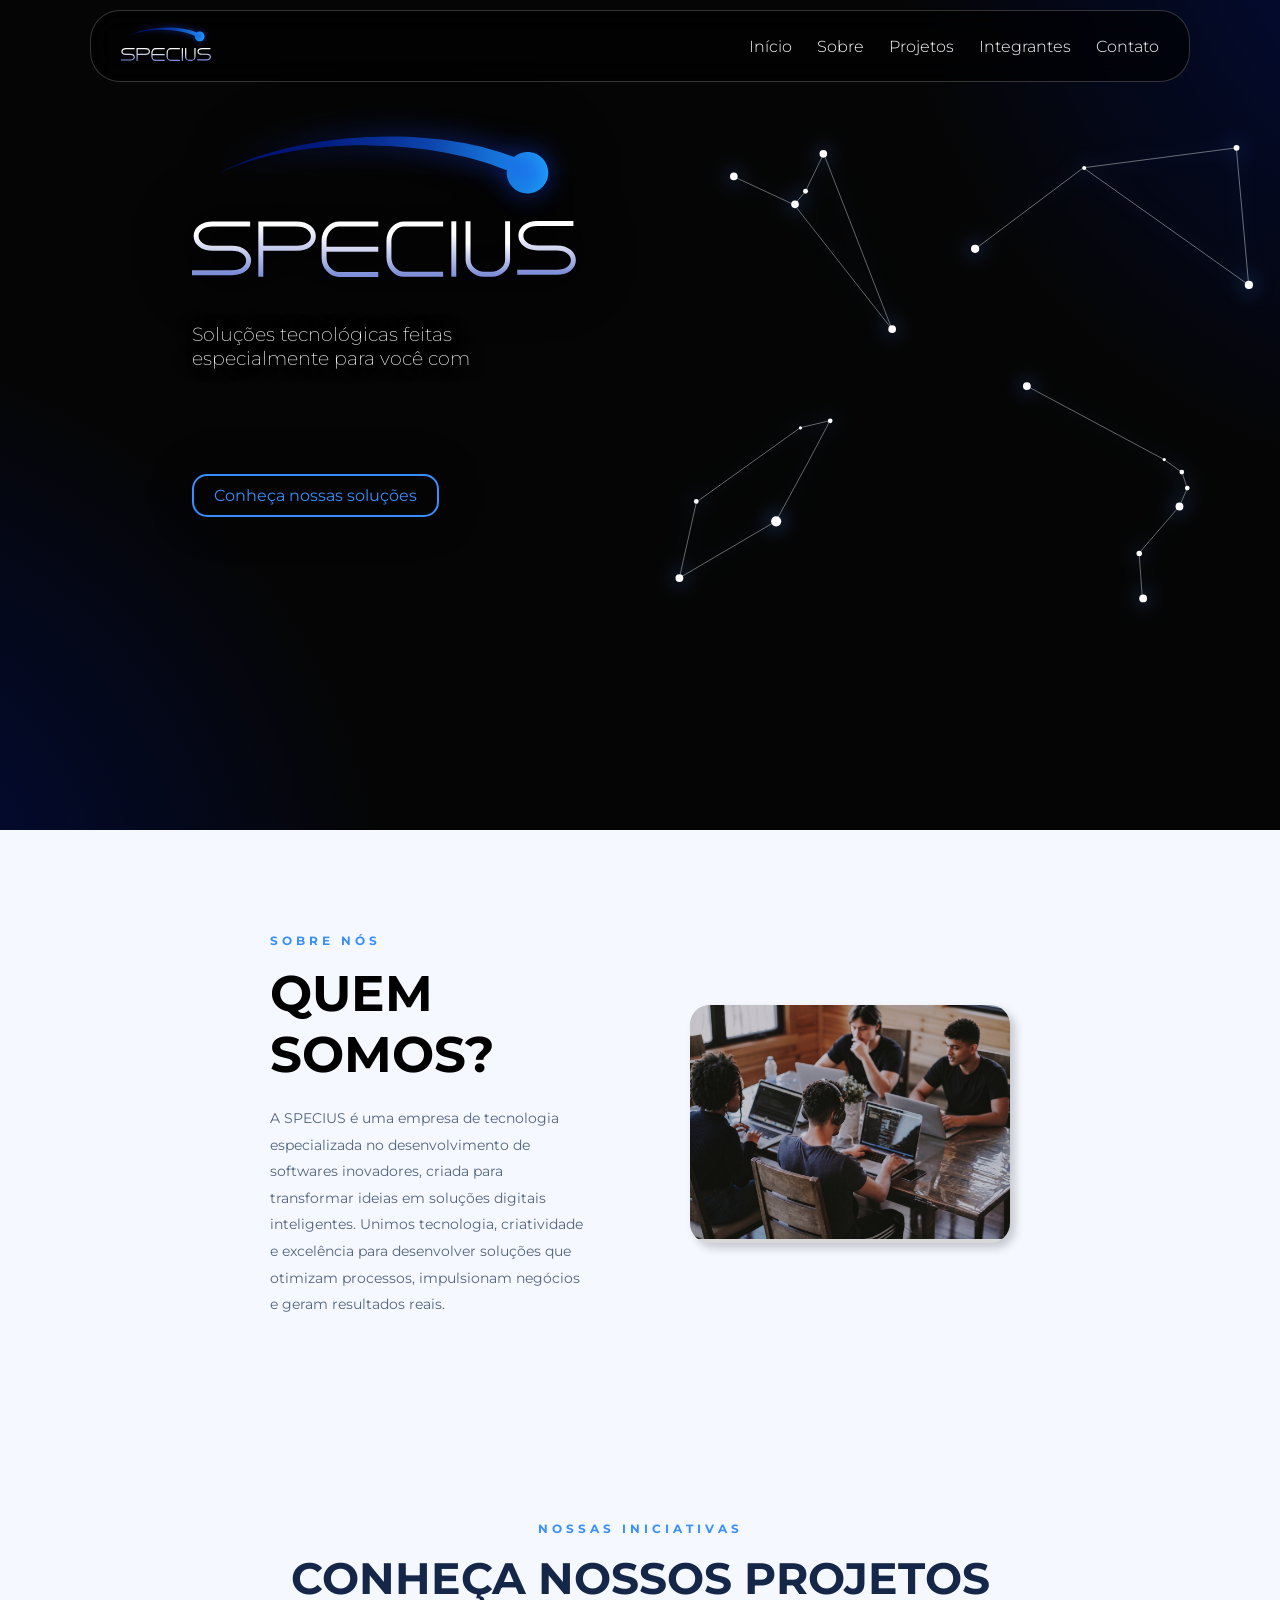
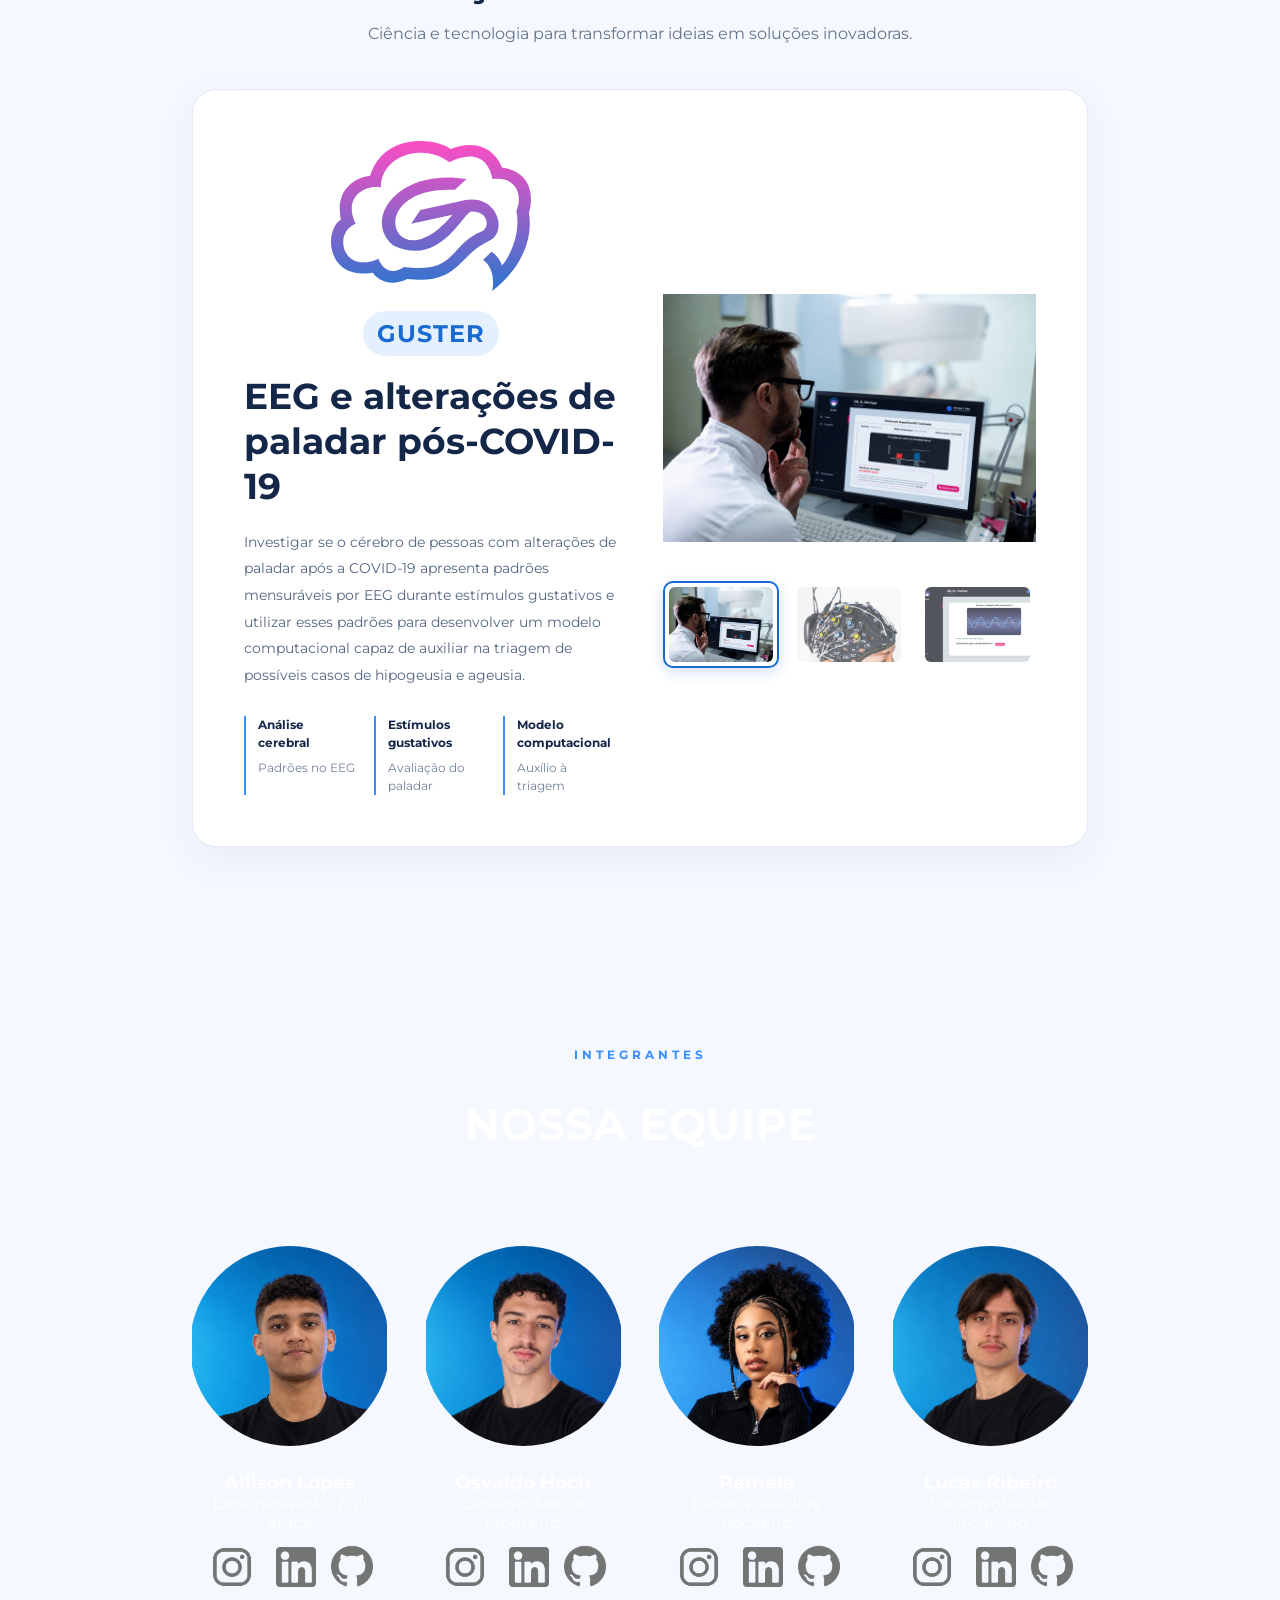
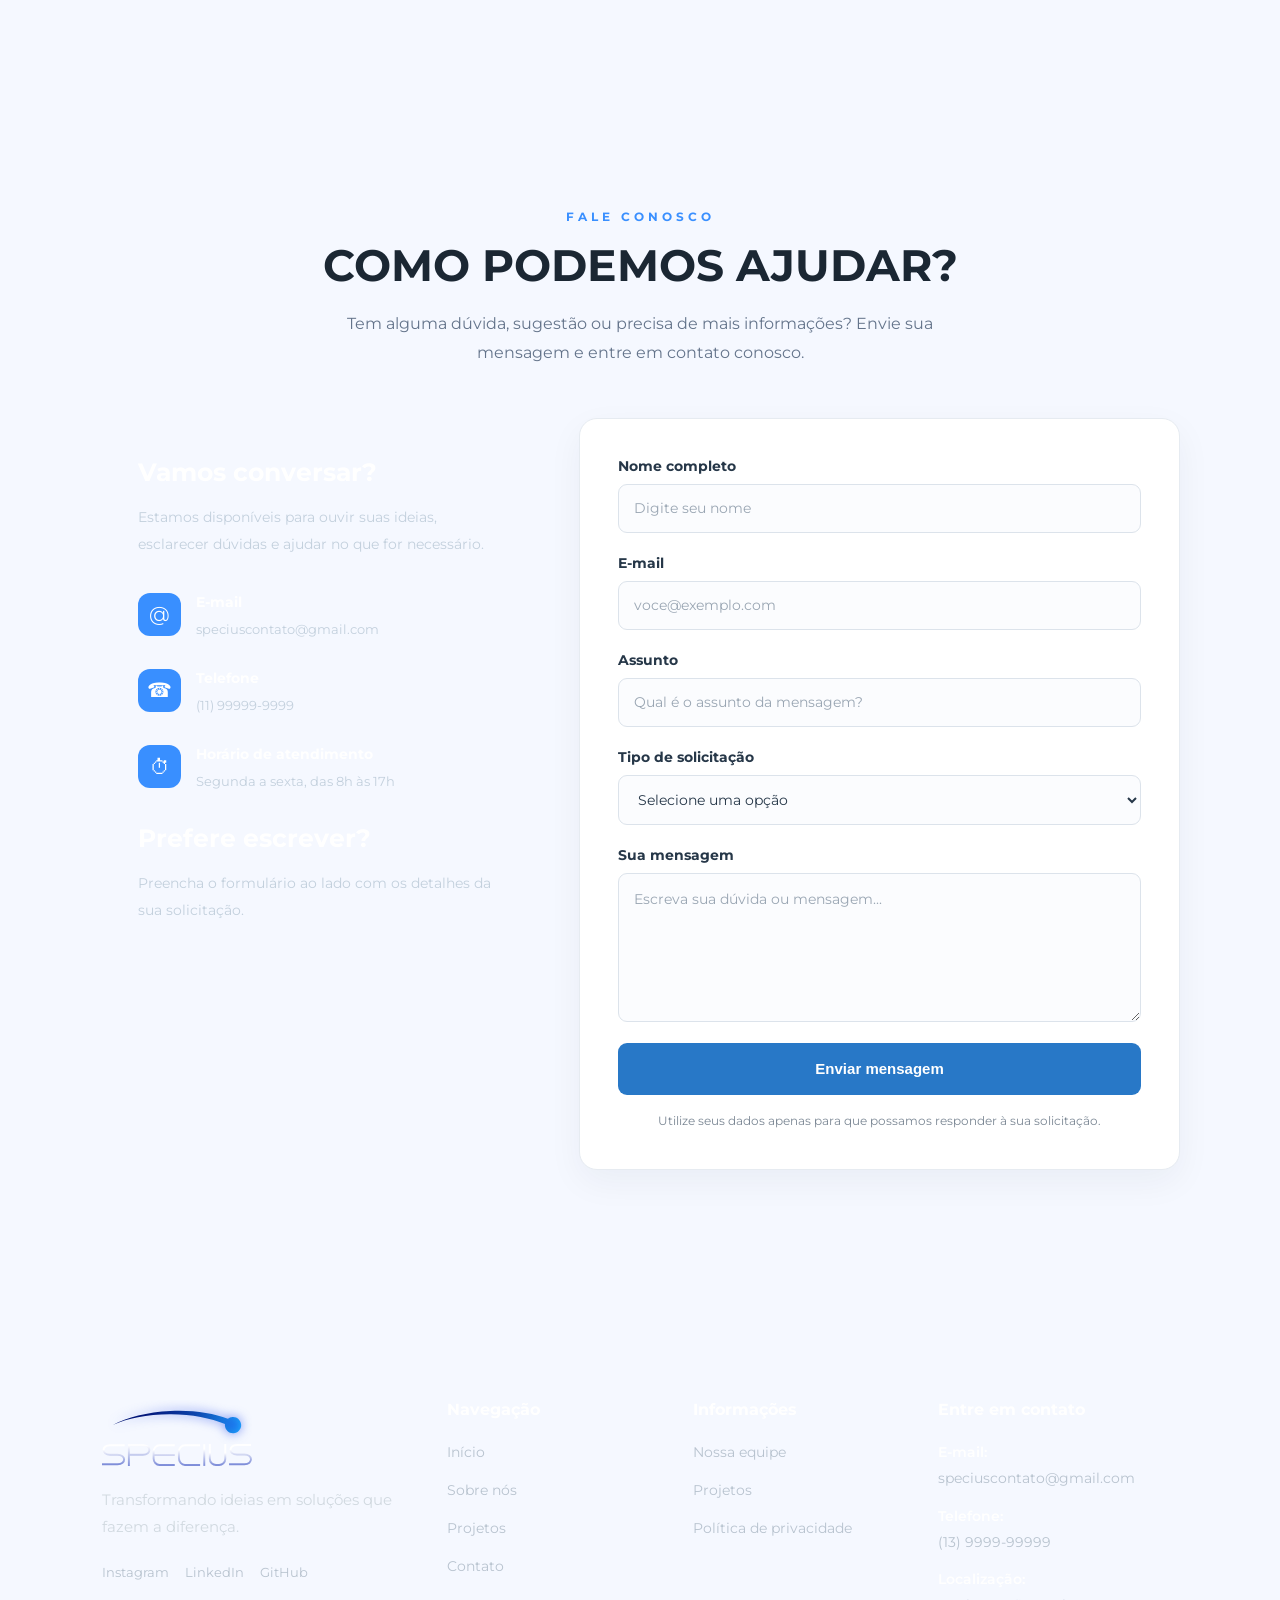
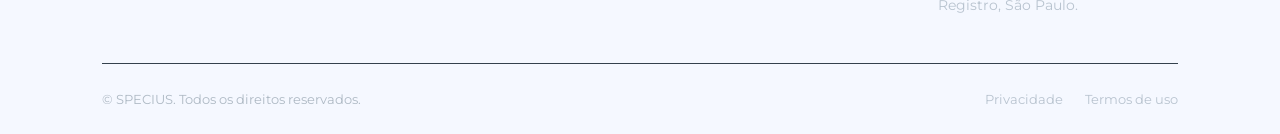
==== main/index.html @ 1b1f3efa "alterações no caminho das imgs; ajustes no backround" ====
<!doctype html>
<html lang="pt-BR">

<head>
  <meta charset="UTF-8" />
  <meta name="viewport" content="width=device-width, initial-scale=1.0" />
  <title>SPECIUS</title>
  <link rel="stylesheet" href="./style.css" />
  <!-- FONTE -->
  <link rel="preconnect" href="https://fonts.googleapis.com" />
  <link rel="preconnect" href="https://fonts.gstatic.com" crossorigin />
  <link
    href="https://fonts.googleapis.com/css2?family=Google+Sans:ital,opsz,wght@0,17..18,400..700;1,17..18,400..700&family=Montserrat:ital,wght@0,100..900;1,100..900&display=swap"
    rel="stylesheet" />
  <link href="https://unpkg.com/aos@2.3.1/dist/aos.css" rel="stylesheet" />
  <link rel="shortcut icon" href="imgs\logo\logo.ico" type="image/x-icon">
</head>

<body class="montserrat">
  <header class="container">
    <div class="header">
      <a href="#inicio" class="header-link-logo" aria-label="Página inicial">
        <div class="header-logo">
          <img src="./imgs/logo/Group 6.svg" alt="" class="logo-SPECIUS" />
          <img src="./imgs/logo/SPECIUS.svg" alt="SPECIUS" class="logo-SPECIUS" />
        </div>
      </a>
      <button class="menu-toggle" id="menu-toggle" aria-label="Abrir menu" aria-expanded="false" aria-controls="navbar">
        <span></span>
        <span></span>
        <span></span>
      </button>
      <nav class="navbar" id="navbar">
        <ul>
          <li><a href="#inicio">Início</a></li>
          <li><a href="#sobre">Sobre</a></li>
          <li><a href="#projetos">Projetos</a></li>
          <li><a href="#integrantes">Integrantes</a></li>
          <li><a href="#contato">Contato</a></li>
        </ul>
      </nav>
    </div>
  </header>

  <main>
    <section class="hero-section" id="inicio">
      <div class="hero-container">
        <div class="efx" style="top: -800px; right: -800px"></div>
        <div class="efx" style="bottom: -800px; left: -800px"></div>
        <div class="constelacoes">
          <div class="estrela antlia">
            <img src="imgs/estrelas-hero/Antlia.svg" alt="Antlia" />
          </div>
          <div class="estrela horologium">
            <img src="imgs/estrelas-hero/Horologium.svg" width="300px" alt="Horologium" />
          </div>
          <div class="estrela octans">
            <img src="imgs/estrelas-hero/Octans.svg" width="200px" alt="Octans" />
          </div>
          <div class="estrela telescopium">
            <img src="imgs/estrelas-hero/Telescopium.svg" width="300px" alt="Telescopium" />
          </div>
        </div>
        <div class="container ascend">
          <div class="hero-content">
            <div class="hero-logo">
              <div class="arco-div">
                <img src="./imgs/logo/Group 6.svg" alt="" class="arco-img" />
              </div>
              <img src="./imgs/logo/SPECIUS.svg" alt="" />
            </div>
            <div class="hero-content-text montserrat">
              <h1>
                Soluções tecnológicas feitas <br />especialmente para você com
              </h1>
              <div class="animation-container">
                <div class="hero-animation">
                  <span>Confiabilidade</span>
                  <span>Segurança</span>
                  <span>Performance</span>
                  <span>Inovação</span>
                </div>
              </div>
            </div>
            <a href="#projetos" class="btn-hero animate-button" style="
                  filter: drop-shadow(0 0 20px rgb(0, 0, 0, 1));
                  z-index: 100;
                ">Conheça nossas soluções</a>
          </div>
        </div>
      </div>
    </section>

    <!-- SEÇÃO SOBRE -->
    <section class="sobre-section montserrat" id="sobre">
      <div class="container">
        <div class="sobre-content reveal">
          <div class="sobre-content-text reveal">
            <div class="reveal">
              <span class="projetos-etiqueta">SOBRE NÓS</span>
              <h2 class="reveal">QUEM SOMOS?</h2>
            </div>
            <p id="projeto-descricao" class="reveal">
              A SPECIUS é uma empresa de tecnologia especializada no
              desenvolvimento de softwares inovadores, criada para transformar
              ideias em soluções digitais inteligentes. Unimos tecnologia,
              criatividade e excelência para desenvolver soluções que otimizam
              processos, impulsionam negócios e geram resultados reais.
            </p>
          </div>
          <div class="sobre-content-img reveal">
            <div class="sobre-img-container">
              <img src="./imgs/Integrantes/EquipeSpecius.jpeg" alt="" />
            </div>
          </div>
        </div>
      </div>
    </section>

    <!-- SEÇÃO DE PROJETOS -->
    <section class="projetos-section" id="projetos">
      <div class="container">
        <div class="projetos-cabecalho reveal">
          <span class="projetos-etiqueta">NOSSAS INICIATIVAS</span>
          <h2>CONHEÇA NOSSOS PROJETOS</h2>
          <p class="reveal">
            Ciência e tecnologia para transformar ideias em soluções
            inovadoras.
          </p>
        </div>
        <div class="projeto-detalhes reveal" aria-live="polite">
          <div class="projeto-texto reveal">
            <div class="projeto-logo-texto reveal">
              <div class="projeto-logo-nome reveal">
                <img src="imgs\logo\LogoGuster.svg" width="200px" height="150px" id="icone" alt="" />
                <span id="projeto-numero">GUSTER</span>
              </div>
              <h3 id="projeto-titulo" class="reveal">
                EEG e alterações de paladar pós-COVID-19
              </h3>
              <p id="projeto-descricao" class="reveal">
                Investigar se o cérebro de pessoas com alterações de paladar
                após a COVID-19 apresenta padrões mensuráveis por EEG durante
                estímulos gustativos e utilizar esses padrões para desenvolver
                um modelo computacional capaz de auxiliar na triagem de
                possíveis casos de hipogeusia e ageusia.
              </p>
            </div>
            <div id="projeto-topicos">
              <div>
                <strong>Análise cerebral</strong>
                <span>Padrões no EEG</span>
              </div>
              <div>
                <strong>Estímulos gustativos</strong>
                <span>Avaliação do paladar</span>
              </div>
              <div>
                <strong>Modelo computacional</strong>
                <span>Auxílio à triagem</span>
              </div>
            </div>
          </div>

          <!-- ESPAÇO RESERVADO PARA AS IMAGENS -->
          <div class="projeto-galeria">
            <div class="projeto-imagem-principal" id="principal">
              <img width="100%" alt="" id="projeto-imagem-atual" src="imgs/Dashboard.png"
                alt="Imagem principal do projeto" />
            </div>
            <div class="projeto-miniaturas">
              <div class="miniatura-projeto ativa">
                <img src="imgs/Dashboard.png" alt="" />
              </div>
              <div class="miniatura-projeto">
                <img src="imgs/BCI.webp" alt="" />
              </div>
              <div class="miniatura-projeto">
                <img src="imgs/Consulta-com-BCI.png" alt="" />
              </div>
            </div>
          </div>
        </div>
      </div>
    </section>
    <section class="integrantes-section" id="integrantes">
      <div class="container">
        <div class="integrantes-container reveal">
          <span class="projetos-etiqueta">INTEGRANTES</span>
          <h2>NOSSA EQUIPE</h2>
          <div class="integrantes-cards">
            <div class="integrante-card">
              <div class="integrante-img">
                <img src="./imgs/Integrantes/Allison.jpeg" alt="" style="translate: 0px -10px" />
              </div>
              <div class="integrante-info">
                <h3>Allison Lopes</h3>
                <p>Desenvolvedor Full Stack</p>
              </div>
              <div class="integrantes-contato reveal">
                <a href="https://www.instagram.com/allison.lopes.733/" target="_blank"
                  class="integrantes-contato-ico"><img src="imgs/icons/instagram.png" width="50px"
                    alt="Link para instagram" /></a>
                <a href="https://www.linkedin.com/in/allison-lopes-da-silva-bosco-b1b82b269/?isSelfProfile=false"
                  target="_blank" class="integrantes-contato-ico"><img src="imgs/icons/linkedin.png" width="40px"
                    style="margin-top: 5px; margin-left: 4px" alt="Link do Linkedin" /></a>
                <a href="https://github.com/lopes7890" target="_blank" class="integrantes-contato-ico"><img
                    src="imgs/icons/github.png" width="42px" style="margin-top: 3px" alt="Link do Github" /></a>
              </div>
            </div>
            <div class="integrante-card">
              <div class="integrante-img">
                <img src="./imgs/Integrantes/Osvaldo.jpeg" alt="" />
              </div>
              <div class="integrante-info">
                <h3>Osvaldo Hoch</h3>
                <p>Desenvolvedor Frontend</p>
              </div>
              <div class="integrantes-contato reveal">
                <a href="https://www.instagram.com/osvaldohoch/" target="_blank" class="integrantes-contato-ico"><img
                    src="imgs/icons/instagram.png" width="50px" alt="" /></a>
                <a href="https://www.linkedin.com/in/osvaldo-hoch/" target="_blank" class="integrantes-contato-ico"><img
                    src="imgs/icons/linkedin.png" width="40px" style="margin-top: 5px; margin-left: 4px"
                    alt="Link do linkedin" /></a>
                <a href="https://github.com/OsvaldoHoch" target="_blank" class="integrantes-contato-ico"><img
                    src="imgs/icons/github.png" width="42px" style="margin-top: 3px" alt="Link do Github" /></a>
              </div>
            </div>
            <div class="integrante-card">
              <div class="integrante-img">
                <img src="./imgs/Integrantes/Pamela.png" alt="" />
              </div>
              <div class="integrante-info">
                <h3>Pamela</h3>
                <p>Desenvolvedora Backend</p>
              </div>
              <div class="integrantes-contato reveal">
                <a href="https://www.instagram.com/st4r_pamell/" target="_blank" class="integrantes-contato-ico"><img
                    src="imgs/icons/instagram.png" width="50px" alt="" /></a>
                <a href="https://www.linkedin.com/in/pamela-candido-4a87b4321/" target="_blank"
                  class="integrantes-contato-ico"><img src="imgs/icons/linkedin.png" width="40px"
                    style="margin-top: 5px; margin-left: 4px" alt="Link do Linkedin" /></a>
                <a href="https://github.com/Pamela-PC" target="_blank" class="integrantes-contato-ico"><img
                    src="imgs/icons/github.png" width="42px" style="margin-top: 3px" alt="Link do Github" /></a>
              </div>
            </div>
            <div class="integrante-card">
              <div class="integrante-img">
                <img src="./imgs/Integrantes/Lucas.jpeg" alt="" />
              </div>
              <div class="integrante-info">
                <h3>Lucas Ribeiro</h3>
                <p>Desenvolvedor Frontend</p>
              </div>
              <div class="integrantes-contato reveal">
                <a href="https://www.instagram.com/lucas_zwalk/" target="_blank" class="integrantes-contato-ico"
                  target="_blank" class="integrantes-contato-ico"><img src="imgs/icons/instagram.png" width="50px"
                    alt="Link para instagram" /></a>
                <a href="https://www.linkedin.com/in/lucas-morato-465592399/?isSelfProfile=false" target="_blank"
                  class="integrantes-contato-ico"><img src="imgs/icons/linkedin.png" width="40px"
                    style="margin-top: 5px; margin-left: 4px" alt="Link do Linkedin" /></a>
                <a href="https://github.com/Lucas-Rib-dev" target="_blank" class="integrantes-contato-ico"><img
                    src="imgs/icons/github.png" width="42px" style="margin-top: 3px" alt="Link do Github" /></a>
              </div>
            </div>
          </div>
        </div>
      </div>
    </section>
    <section class="contato-section" id="contato">
      <div class="contato-container">
        <!-- Cabeçalho da seção -->
        <div class="contato-cabecalho reveal">
          <span class="projetos-etiqueta">FALE CONOSCO</span>
          <h2>
            COMO PODEMOS AJUDAR?
          </h2>
          <p>
            Tem alguma dúvida, sugestão ou precisa de mais informações?
            Envie sua mensagem e entre em contato conosco.
          </p>
        </div>
        <div class="contato-conteudo reveal">
          <!-- Informações de contato -->
          <aside class="contato-informacoes">
            <h3>Vamos conversar?</h3>
            <p class="contato-descricao">
              Estamos disponíveis para ouvir suas ideias,
              esclarecer dúvidas e ajudar no que for necessário.
            </p>
            <div class="contato-item">
              <div class="contato-icone" aria-hidden="true">
                @
              </div>
              <div>
                <h4>E-mail</h4>
                <a href="mailto:speciuscontato@gmail.com">
                  speciuscontato@gmail.com
                </a>
              </div>
            </div>
            <div class="contato-item">
              <div class="contato-icone" aria-hidden="true">
                ☎
              </div>
              <div>
                <h4>Telefone</h4>
                <a href="tel:+5511999999999">
                  (11) 99999-9999
                </a>
              </div>
            </div>
            <div class="contato-item">
              <div class="contato-icone" aria-hidden="true">
                ⏱
              </div>
              <div>
                <h4>Horário de atendimento</h4>
                <p>Segunda a sexta, das 8h às 17h</p>
              </div>
            </div>

            <h3>Prefere escrever?</h3>
            <p class="contato-descricao">
              Preencha o formulário ao lado com os detalhes
              da sua solicitação.
            </p>

          </aside>
          <!-- Formulário -->
          <div class="contato-formulario-container">
            <form class="contato-formulario" action="#" method="post">
              <div class="contato-campo">
                <label for="nome">Nome completo</label>
                <input type="text" id="nome" name="nome" placeholder="Digite seu nome" autocomplete="name" required>
              </div>
              <div class="contato-campo">
                <label for="email">E-mail</label>
                <input type="email" id="email" name="email" placeholder="voce@exemplo.com" autocomplete="email"
                  required>
              </div>
              <div class="contato-campo">
                <label for="assunto">Assunto</label>
                <input type="text" id="assunto" name="assunto" placeholder="Qual é o assunto da mensagem?" required>
              </div>
              <div class="contato-campo">
                <label for="categoria">Tipo de solicitação</label>
                <select id="categoria" name="categoria" required>
                  <option value="" disabled selected>
                    Selecione uma opção
                  </option>
                  <option value="duvida">Dúvida</option>
                  <option value="informacao">Solicitar informações</option>
                  <option value="sugestao">Sugestão</option>
                  <option value="problema">Relatar um problema</option>
                  <option value="parceria">Parceria ou orçamento</option>
                  <option value="outro">Outro assunto</option>
                </select>
              </div>
              <div class="contato-campo">
                <label for="mensagem">Sua mensagem</label>
                <textarea id="mensagem" name="mensagem" rows="5" placeholder="Escreva sua dúvida ou mensagem..."
                  required></textarea>
              </div>
              <button type="submit" class="contato-botao">
                Enviar mensagem
              </button>
              <p class="contato-privacidade">
                Utilize seus dados apenas para que possamos
                responder à sua solicitação.
              </p>
            </form>
          </div>
        </div>
      </div>

    </section>
  </main>
  <footer class="footer">
    <div class="footer-container">
      <!-- Identidade visual -->
      <div class="footer-identidade">
        <a href="/" class="footer-logo">
          <div class="logo-footer">
            <img src="/main/imgs/logo/Group 6.svg" alt="Logo da SPECIUS" />
            <img src="/main/imgs/logo/SPECIUS.svg" alt="Logo da SPECIUS" />
          </div>
        </a>

        <p class="footer-impacto">
          Transformando ideias em soluções que fazem a diferença.
        </p>

        <div class="footer-redes">
          <a href="#" aria-label="Instagram">Instagram</a>
          <a href="#" aria-label="LinkedIn">LinkedIn</a>
          <a href="https://github.com/lopes7890/speciusTech-PI-2SEM" target="_blank" aria-label="GitHub">GitHub</a>
        </div>
      </div>

      <!-- Navegação -->
      <div class="footer-coluna">
        <h3>Navegação</h3>
        <ul>
          <li><a href="#inicio">Início</a></li>
          <li><a href="#sobre">Sobre nós</a></li>
          <li><a href="#projetos">Projetos</a></li>
          <li><a href="#contato">Contato</a></li>
        </ul>
      </div>

      <!-- Informações -->
      <div class="footer-coluna">
        <h3>Informações</h3>
        <ul>
          <li><a href="#integrantes">Nossa equipe</a></li>
          <li><a href="#projetos">Projetos</a></li>
          <li><a href="#">Política de privacidade</a></li>
        </ul>
      </div>

      <!-- Contato -->
      <div class="footer-coluna">
        <h3>Entre em contato</h3>
        <ul class="footer-contato">
          <li>
            <span>E-mail:</span>
            <a href="mailto:speciuscontato@gmail.com"> speciuscontato@gmail.com </a>
          </li>
          <li>
            <span>Telefone:</span>
            <a href="tel:+5513999999999"> (13) 9999-99999 </a>
          </li>
          <li>
            <span>Localização:</span>
            <a href="https://www.google.com/maps/place/Registro+-+SP/@-24.4947188,-48.1854911,133957m/data=!3m2!1e3!4b1!4m6!3m5!1s0x94c5339a7e8698d7:0xd588f106739385b6!8m2!3d-24.5083434!4d-47.8493987!16zL20vMDd2N2wy?entry=ttu&g_ep=EgoyMDI2MTAyMC4wIKXMDSoASAFQAw%3D%3D"
              target="_blank">Registro, São Paulo.</a>
          </li>
        </ul>
      </div>
    </div>

    <!-- Rodapé inferior -->
    <div class="footer-inferior">
      <p>
        &copy; <span id="ano-atual"></span> SPECIUS. Todos os direitos
        reservados.
      </p>

      <div class="footer-inferior-links">
        <a href="#">Privacidade</a>
        <a href="#">Termos de uso</a>
      </div>
    </div>
  </footer>
  <script src="script.js"></script>
</body>

</html>
---- main/style.css ----
* {
    box-sizing: border-box;
    padding: 0;
    margin: 0;
    scroll-behavior: smooth;
    /* border: 1px solid red; */
}
body {
    background-color: #f5f8ff;    
}

.montserrat {
  font-family: "Montserrat", sans-serif;
  font-optical-sizing: auto;
  font-weight: 400;
  font-style: normal;
}

.reveal {
    opacity: 0;
    transform: translateY(40px);
    transition:
        opacity 0.5s ease,
        transform 1s ease;
}
.reveal:nth-child(2) {
    transition-delay: 0.5s;
}

.reveal:nth-child(3) {
    transition-delay: 1s;
}

.reveal:nth-child(4) {
    transition-delay: 1.2s;
}

.reveal.show {
    opacity: 1;
    transform: translateY(0);
}

/* ===============================
HEADER
=============================== */
.logo-SPECIUS {
    
}

.container {
    width: 100%;
    padding: 0 15vw;
}


/* NAVBAR */
.header {
    z-index: 101;
    position: fixed;
    top: 10px;
    left: 50%;
    transform: translateX(-50%);

    width: min(90%, 1100px);
    box-sizing: border-box;
    padding: 10px 30px;
    min-height: 70px;

    display: flex;
    align-items: center;
    justify-content: space-between;
    gap: 25px;

    background: rgba(0, 0, 0, 0.6);
    border: 1.5px solid rgba(255, 255, 255, 0.2);
    backdrop-filter: blur(15px);
    -webkit-backdrop-filter: blur(15px);
    border-radius: 30px;
}

/* LOGO */
.header-link-logo {
    display: block;
    flex-shrink: 0;
}

.header-logo {
    display: flex;
    flex-direction: column;
    justify-content: center;
    height: 50px;
    padding-bottom: 10px;
}

.logo-SPECIUS {
    display: block;
    width: 90px;
    max-width: 100%;
    height: auto;
}

/* NAVEGAÇÃO DESKTOP */
.navbar ul {
    display: flex;
    align-items: center;
    gap: 25px;

    list-style: none;
    margin: 0;
    padding: 0;
}

.navbar a {
    display: block;
    color: white;
    text-decoration: none;
    font-size: 16px;
    font-weight: 300;
    white-space: nowrap;
    transition: color 0.3s ease;
}

.navbar a:hover {
    color: #398fff;
}

/* BOTÃO HAMBÚRGUER */
.menu-toggle {
    display: none;
    flex-direction: column;
    justify-content: center;
    align-items: center;
    gap: 5px;

    width: 42px;
    height: 42px;
    padding: 8px;

    background: transparent;
    border: none;
    cursor: pointer;
    flex-shrink: 0;
}

.menu-toggle span {
    display: block;
    width: 25px;
    height: 2px;
    background: white;
    border-radius: 2px;
    transition: transform 0.3s ease, opacity 0.3s ease;
}

/* TABLETS E CELULARES */
@media (max-width: 768px) {
    .header {
        width: 94%;
        padding: 10px 18px;
        min-height: 64px;
        gap: 10px;
        flex-wrap: wrap;
        border-radius: 22px;
    }

    .header-logo {
        height: 42px;
    }

    .logo-SPECIUS {
        width: 75px;
    }

    .menu-toggle {
        display: flex;
        margin-left: auto;
    }

    .navbar {
        display: none;
        width: 100%;
        flex-basis: 100%;
    }

    .navbar.active {
        display: block;
        animation: menuAparecer 0.25s ease;
    }

    .navbar ul {
        flex-direction: column;
        align-items: center;
        gap: 0;
        padding: 8px 0 10px;
    }

    .navbar li {
        width: 100%;
        text-align: center;
    }

    .navbar a {
        padding: 12px 10px;
        font-size: 15px;
    }

    .navbar a:hover {
        background: rgba(255, 255, 255, 0.08);
        border-radius: 10px;
    }

    /* Animação do botão */
    .menu-toggle.active span:nth-child(1) {
        transform: translateY(7px) rotate(45deg);
    }

    .menu-toggle.active span:nth-child(2) {
        opacity: 0;
    }

    .menu-toggle.active span:nth-child(3) {
        transform: translateY(-7px) rotate(-45deg);
    }
}

@keyframes menuAparecer {
    from {
        opacity: 0;
        transform: translateY(-8px);
    }

    to {
        opacity: 1;
        transform: translateY(0);
    }
}



/* ===============================
HERO SECTION
=============================== */

.hero-section {
    background-color: #050505;
    color: white;
    padding: 100px 0;
    overflow: hidden;
    background-image: 
        linear-gradient(rgba(0, 0, 0, 0.7)),
        url('imgs/background/background.png');
    background-size: cover, 110%;
    background-position: center, center;
    background-repeat: repeat;
}

.hero-container {
    position: relative;
    height: 70vh;
}

.efx {
    position: absolute;
    width: 1200px;
    height: 1200px;
    border-radius: 50%;
    background: radial-gradient(circle, rgba(0,19,113,1) -50%, rgba(0,0,0,0) 70%);
}

.hero-content {
    z-index: 10;
    display: flex;
    flex-direction: column;
    gap: 5vh;
}
.hero-logo {
    z-index: 100;
    margin-top: 1vh;
    display: flex;
    flex-direction: column;
    filter: drop-shadow(0 0 20px rgb(0,0,0, 1));
    animation: aparecer-hero-1 1s ease;
}
.hero-logo img {
    width: 30vw;
    filter: drop-shadow(0 0 20px rgb(0,0,0, 1));
}
.logo-SPECIUS {
    animation: aparecer-hero 1s ease;
}
.animate-button {
    animation: aparecer-hero 2s ease;
}
.arco-div {
  width: 0; 
  overflow: hidden; 
  animation: arco 5s cubic-bezier(.58,.3,.34,.88) forwards;
}

.arco-img {
  /* Garante que a imagem mantenha o tamanho original ou cubra o espaço sem deformar */
  display: block;
  width: 300px; /* Defina a largura real da sua imagem aqui */
  object-fit: cover;
}

@keyframes arco {
  0% {
    width: 0;
  }
  100% {
    width: 32vw; /* Deve ser a mesma largura da imagem */
  }
}

@keyframes aparecer-hero-1 {
    from {
        opacity: 0;
        transform: translateX(-50px);
    }
    to {
        opacity: 1;
        transform: translateX(0);
    }
}
@keyframes aparecer-hero-2 {
    0% {
        opacity: 0;
        transform: translateX(-25px);
    }
    50% {
        opacity: 0;
        transform: translateX(-25px);
    }
    100% {
        opacity: 1;
        transform: translateX(0);
    }
}

.hero-content-text h1{
    color: white;
    font-size:1.5vw;
    font-weight: 200;
    text-shadow: 0 0 20px #000;
    animation: aparecer-hero-2 1.5s ease;
}
.animation-container {
    width: 325px;
    overflow: hidden;
}
.hero-animation {
    color: rgb(57, 129, 255);
    margin-top: 10px;
    display: flex;
    flex-direction: row;
    gap: 100px;
    font-weight: 700;
    font-size: 40px;
    transform: translateX(-1400px);
    animation: animate 10s ease infinite reverse;
}
.hero-animation span {
    text-shadow: 0 0 20px #000;
    z-index: 100;
}
@keyframes animate {
    10% {transform: translateX(-1100px);}
    
    20% {transform: translateX(-1100px);}
    
    30% {transform: translateX(-730px);}
    40% {transform: translateX(-730px);}
    
    50% {transform: translateX(-400px);}
    60% {transform: translateX(-400px);}
    
    70% {transform: translateX(0);}
    80% {transform: translateX(0);}
    100% {transform: translateX(350px);}
}

.btn-hero {
    z-index: 10;
    color: #398fff;
    font-size: 1.25vw;
    text-decoration: none;
    padding: 10px 20px;
    background-color: transparent;
    border: 2px solid #398fff;
    border-radius: 15px;
    width: fit-content;
    transition: all ease 0.3s;
}
.btn-hero:hover {
    background-color: #398fff;
    color: white;
    transform: scale(1.05);
    /* font-weight: bold; */
}

.constelacoes {
    z-index: 11;
    position: absolute;
    width: 100%;
    height: 100vh;
}
.estrela {
    position: relative;
    filter: drop-shadow(0 0 10px rgba(75, 147, 255, 1));
    z-index: 1;
}
@keyframes stars {
    0% {
        opacity: 0;
    }
    75% {
        opacity: 0;
    }
    100% {
        opacity: 1;
    }
}
@keyframes stars-glow {
    0% {
        filter: drop-shadow(0 0 10px rgba(255, 96, 33, 0));
    }
    50% {
        filter: drop-shadow(0 0 10px rgba(255, 96, 33, 0));
    }
    75% {
        filter: drop-shadow(0 0 20px rgb(55, 165, 255));
    }
    100% {
        filter: drop-shadow(0 0 10px rgba(255, 96, 33, 0));
    }
}
@keyframes stars-glow-2 {
    0% {
        filter: drop-shadow(0 0 10px rgba(255, 96, 33, 0));
    } 
    50% {
        filter: drop-shadow(0 0 30px rgb(255, 255, 255));
        filter: drop-shadow(0 0 30px rgb(255, 255, 255));
    }
    75% {
        filter: drop-shadow(0 0 10px rgba(255, 96, 33, 0));
    }
    100% {
        filter: drop-shadow(0 0 10px rgba(255, 96, 33, 0));
    }
}
.antlia {
    position: absolute;
    right: 3vh;
    top: 5vh;
    animation: stars 3.5s ease;
}
.antlia img {
    width: 22vw;
    animation: stars-glow 5s infinite ease;
}
.horologium {
    position: absolute;
    right: 2vw;
    top: 200px;
    animation: stars 4s ease;
}
.horologium img {
    width: 22vw;
    animation: stars-glow 5s infinite reverse ease;
}
.octans {
    position: absolute;
    right: 30vw;
    top: 50px;
    animation: stars 4.5s ease;
}
.octans img {
    width: 13vw;
    animation: stars-glow-2 5s infinite reverse ease;

}
.telescopium {
    position: absolute;
    right: 30vw;
    top: 200px;
    animation: stars 5s ease;
}
.telescopium img {
    width: 22vw;
    animation: stars-glow 7s infinite reverse ease;

}
@keyframes delay-an {

}
@keyframes aparecer-hero {
    from {
        opacity: 0;
        transform: translateY(20px);
    }

    to {
        opacity: 1;
        transform: translateY(0px);
    }
}

/* ===============================
   TABLETS E NOTEBOOKS MENORES
=============================== */
@media (max-width: 1024px) {
    .hero-section {
        padding: 100px 0 70px;
        background-size: cover, cover;
    }

    .hero-container {
        height: 65vh;
        min-height: 480px;
    }

    .hero-content {
        gap: 35px;
    }

    .hero-logo img {
        width: 42vw;
    }

    @keyframes arco {
        0% {
            width: 0;
        }
        100% {
            width: 42vw;
        }
    }

    .arco-img {
        width: 100%;
    }

    .hero-content-text h1 {
        font-size: 22px;
        line-height: 1.4;
    }

    .animation-container {
        width: 280px;
    }

    .hero-animation {
        font-size: 34px;
        gap: 80px;
    }

    .btn-hero {
        font-size: 16px;
    }

    .antlia {
        right: 2vw;
        top: 8vh;
    }

    .antlia img,
    .horologium img,
    .telescopium img {
        width: 25vw;
    }

    .octans img {
        width: 16vw;
    }

    .horologium {
        right: 1vw;
        top: 220px;
    }

    .octans {
        right: 28vw;
        top: 80px;
    }

    .telescopium {
        right: 25vw;
        top: 260px;
    }
}


/* ===============================
   CELULARES
=============================== */
@media (max-width: 600px) {
    @keyframes animate {
    10% {transform: translateX(-750px);}
    
    20% {transform: translateX(-750px);}
    
    30% {transform: translateX(-500px);}
    40% {transform: translateX(-500px);}
    
    50% {transform: translateX(-280px);}
    60% {transform: translateX(-280px);}
    
    70% {transform: translateX(0);}
    80% {transform: translateX(0);}
    100% {transform: translateX(350px);}
}
    .hero-section {
        padding: 100px 0 50px;
        background-size: cover, cover;
        background-position: center, center;
    }

    .hero-container {
        height: auto;
        min-height: 620px;
    }

    .hero-container .ascend {
        position: relative;
        z-index: 12;
    }

    .hero-content {
        gap: 30px;
        align-items: flex-start;
    }

    .hero-logo {
        margin-top: 20px;
    }

    .hero-logo img {
        width: 75vw;
        max-width: 360px;
    }

    @keyframes arco {
        0% {
            width: 0;
        }
        100% {
            width: 75vw;
        }
    }

    .arco-img {
        width: 100%;
        height: auto;
    }

    .hero-content-text h1 {
        font-size: clamp(16px, 4.2vw, 21px);
        line-height: 1.5;
        max-width: 100%;
    }

    .hero-content-text h1 br {
        display: none;
    }

    .animation-container {
        width: min(280px, 85vw);
    }

    .hero-animation {
        font-size: clamp(26px, 7vw, 34px);
        gap: 70px;
    }

    .btn-hero {
        font-size: 14px;
        padding: 10px 14px;
        border-radius: 12px;
        max-width: 100%;
        box-sizing: border-box;
        text-align: center;
    }

    /* Reduz as constelações para não competir com o conteúdo */
    .constelacoes {
        height: 100%;
        pointer-events: none;
    }

    .antlia {
        right: -8vw;
        top: 20px;
        opacity: 0.55;
    }

    .antlia img {
        width: 38vw;
    }

    .horologium {
        right: -5vw;
        top: 350px;
        opacity: 0.5;
    }

    .horologium img {
        width: 35vw;
    }

    .octans {
        right: 5vw;
        top: 180px;
        opacity: 0.45;
    }

    .octans img {
        width: 24vw;
    }

    .telescopium {
        right: 15vw;
        top: 450px;
        opacity: 0.4;
    }

    .telescopium img {
        width: 32vw;
    }

    .efx {
        width: 700px;
        height: 700px;
    }
}


/* ===============================
   CELULARES ESTREITOS
=============================== */
@media (max-width: 380px) {
    .hero-section {
        padding-top: 90px;
    }

    .hero-container {
        min-height: 570px;
    }

    .hero-content {
        gap: 25px;
    }

    .hero-logo img {
        width: 78vw;
    }

    @keyframes arco {
        0% {
            width: 0;
        }
        100% {
            width: 78vw;
        }
    }

    .hero-content-text h1 {
        font-size: 16px;
    }

    .animation-container {
        width: 240px;
    }

    .hero-animation {
        font-size: 27px;
        gap: 65px;
    }

    .btn-hero {
        font-size: 13px;
        padding: 9px 11px;
    }
}


/* ===============================
   CELULARES NA HORIZONTAL
=============================== */
@media (max-width: 900px) and (orientation: landscape) {
    .hero-section {
        padding: 90px 0 40px;
    }

    .hero-container {
        height: auto;
        min-height: 430px;
    }

    .hero-logo img {
        width: 38vw;
        max-width: 350px;
    }

    @keyframes arco {
        0% {
            width: 0;
        }
        100% {
            width: 38vw;
        }
    }

    .hero-content {
        gap: 22px;
    }

    .hero-content-text h1 {
        font-size: 18px;
    }

    .btn-hero {
        font-size: 14px;
    }

    .antlia img,
    .horologium img,
    .telescopium img {
        width: 20vw;
    }

    .octans img {
        width: 12vw;
    }
}

/* ===============================
SOBRE
=============================== */

.sobre-section {
    padding: 100px 0;
    background-color: #f5f8ff;
}
.sobre-content {
    display: flex;
    flex-direction: row;
    flex-wrap: wrap;
    align-items: center;
    justify-content: center;
    gap: 100px;
}
.sobre-content-text {
    display: flex;
    flex-direction: column;
    gap: 20px;
    max-width: 25vw;
}
.sobre-content-text h2 {
    font-size: clamp(30px, 4vw, 50px);
    transition: all ease 0.3s;
    pointer-events: painted;
    min-width: 30vw;
}
.sobre-content-text h2:hover {
    transform: scale(1.02);
    color: #023981;
}
.sobre-content-text p {
    font-size: clamp(2vh, 20px, 2.5vh);
}
.sobre-content-img {
    background-color: #d9d9d9;
    width: clamp(20vw, 600px, 25vw);
    height: auto;
    overflow: hidden;
    border-radius: 20px;
    box-shadow: 5px 5px 10px rgba(0, 0, 0, 0.2);
    transition: all ease 0.3s;
}
.sobre-content-img:hover {
    transform: scale(1.05);
    box-shadow: 5px 5px 10px rgba(0, 0, 0, 0.05);
}
.sobre-img-container {
    object-fit: cover;
}
.sobre-img-container img {
    width: 110%;
    height: 100%;
}
@media (max-width: 900px) {
    .sobre-content-text {
        min-width: none;
        max-width: 100%;
        width: 85vw;
        margin-bottom: -50px;
    }
    .sobre-content-img {
        min-width: none;
        max-width: none;
        width: 100%;
    }
}

@media (max-width: 600px) {
    
}



/* =========================================
SEÇÃO DE PROJETOS
========================================= */

.projetos-section {
    padding: 100px 0;
    background: #f5f8ff;
    color: #152748;
    overflow: hidden;
}

.projetos-section .projetos-cabecalho {
    text-align: center;
    margin-bottom: 40px;
}

.projetos-etiqueta {
    display: inline-block;
    color: #398fff;
    font-size: 12px;
    font-weight: 700;
    letter-spacing: 4px;
    margin-bottom: 15px;
}

.projetos-section .projetos-cabecalho h2 {
    font-size: clamp(28px, 4vw, 44px);
    margin: 0 0 15px;
    color: #152748;
    transition: all ease 0.3s;
}
.projetos-section .projetos-cabecalho h2:hover {
    color: #023981;
    transform: scale(1.02);
}


.projetos-section .projetos-cabecalho p {
    max-width: 600px;
    margin: 0 auto;
    color: #64748b;
    line-height: 1.8;
}

/* ÍCONES DOS PROJETOS */

.projetos-lista {
    display: flex;
    flex-wrap: wrap;
    justify-content: center;
    gap: 10px;
    margin: 30px 0 40px;
}

.projeto-icone {
    width: 220px;
    min-height: 90px;
    padding: 5px 6px;
    display: flex;
    flex-direction: column;
    align-items: center;
    justify-content: center;
    gap: 10px;

    color: #4775ad;
    background: #ffffff;
    border: 1px solid #dce6f4;
    border-radius: 18px;
    box-shadow: 0 5px 20px rgba(22, 48, 85, 0.05);

    font: inherit;
    font-size: 14px;
    font-weight: 600;
    cursor: pointer;

    transition:
        transform 0.3s ease,
        background 0.3s ease,
        color 0.3s ease,
        border-color 0.3s ease,
        box-shadow 0.3s ease;
}

.projeto-icone .icone {
    font-size: 38px;
    line-height: 1.2;
}

.projeto-icone:hover {
    transform: translateY(-7px) scale(1.06);
    color: #ffffff;
    border-color: #ffffff;
    box-shadow: 0 12px 30px rgba(57, 143, 255, 0.16);
}

.projeto-icone.ativo {
    color: #000000;
    background: #ffffff;
    border-color: #176bd1;
    box-shadow: 0 10px 30px rgba(23, 107, 209, 0.24);
    transform: translateY(-4px);
}

.projeto-icone.ativo:hover {
    transform: translateY(-7px) scale(1.04);
}

.projeto-icone:focus-visible {
    outline: 3px solid #398fff;
    outline-offset: 4px;
}

/* DETALHES DO PROJETO */
.projeto-detalhes {
    display: grid;
    grid-template-columns: minmax(0, 1fr) minmax(0, 1fr);
    align-items: center;
    gap: 45px;
    padding: 4vw;
    background: #ffffff;
    border: 1px solid #e2eaf5;
    border-radius: 24px;
    box-shadow: 0 12px 40px rgba(22, 48, 85, 0.06);

    animation: aparecer 01s ease;
}



#projeto-numero {
    display: inline-block;
    padding: 8px 14px;
    margin-bottom: 18px;
    border-radius: 30px;
    color: #176bd1;
    background: #e5f0ff;
    font-size: 24px;
    font-weight: 700;
    letter-spacing: 1px;
    transition: all ease 0.3s;
}
#projeto-numero:hover {
    color: #0045ac;
    background-color: #f7faff;
    transform: scale(1.25);
}
.imagem-projeto {
    width: 100px;
    height: 200px;
}

.projeto-texto h3 {
    margin: 0 0 20px;
    color: #152748;
    font-size: clamp(25px, 3vw, 36px);
    line-height: 1.25;
    transition: all 0.3s ease;
}
.projeto-texto h3:hover {
    transform: scale(1.02);
}

#projeto-descricao {
    margin: 0;
    color: #536580;
    font-size: clamp(14px, 1vw, 20px);
    line-height: 1.9;
    transition: all 0.3s ease;
}
#projeto-descricao:hover{
    transform: scale(1.02);
}
#projeto-titulo {
    transition: all ease 0.3s;
}
#projeto-titulo:hover {
    transform: scale(1.05);
    color: #163369;
}


/* TÓPICOS */

#projeto-topicos {
    display: grid;
    grid-template-columns: repeat(3, minmax(0, 1fr));
    gap: 15px;
    margin-top: 28px;
}

#projeto-topicos > div {
    padding-left: 12px;
    border-left: 2px solid #398fff;
    transition: all 0.3s ease;
}
#projeto-topicos > div:hover {
    transform: scale(1.05);
}

#projeto-topicos strong,
#projeto-topicos span {
    display: block;
}

#projeto-topicos strong {
    margin-bottom: 7px;
    color: #152748;
    font-size: clamp(12px, 0.8vw, 16px);
    line-height: 1.5;
}

#projeto-topicos span {
    color: #71819a;
    font-size: clamp(12px, 0.8vw, 16px);
    line-height: 1.5;
}


/* GALERIA DE IMAGENS */

.projeto-galeria {
    min-width: 0;
}

.projeto-imagem-principal {
    width: 100%;
    min-width: 0;
    aspect-ratio: 5 / 4;
    padding: 0;
    overflow: hidden;
    /* background: #34393f; */
}

.projeto-imagem-principal img {
    display: block;
    width: 100%;
    height: 100%;
    min-height: 300px;
    object-fit: contain;
    border-radius: 12px;
    transition: opacity 0.25s ease, transform 0.3s ease;
}

.projeto-imagem-principal img:hover {
    transform: scale(1.025);
}

/* MINIATURAS */

.projeto-miniaturas {
    display: grid;
    grid-template-columns: repeat(3, minmax(0, 1fr));
    gap: 12px;
    margin-top: 14px;
}

.miniatura-projeto {
    min-width: 0;
    aspect-ratio: 4 / 3;
    padding: 4px;
    overflow: hidden;
    border: 2px solid transparent;
    border-radius: 10px;
    cursor: pointer;
    opacity: 0.7;
    transition:
        opacity 0.25s ease,
        border-color 0.25s ease,
        transform 0.25s ease,
        box-shadow 0.25s ease;
}

.miniatura-projeto img {
    display: block;
    width: 100%;
    height: 100%;
    object-fit: cover;
    border-radius: 6px;
}

.miniatura-projeto:hover {
    opacity: 1;
    transform: translateY(-3px);
}

.miniatura-projeto.ativa {
    opacity: 1;
    border-color: #176bd1;
    box-shadow: 0 4px 14px rgba(23, 107, 209, 0.2);
}

.miniatura-projeto:focus-visible {
    outline: 3px solid #398fff;
    outline-offset: 3px;
}


.projeto-logo-nome {
    display: flex;
    flex-direction: column;
    gap: 20px;
    justify-content: center;
    align-items: center;
}
.projeto-logo-nome img {
   transition: all ease 0.3s; 
}
.projeto-logo-nome img:hover {
    transform: scale(1.1);
}

@media (max-width: 900px) {
    .projetos-section {
        padding: 0;
    }
    .projeto-detalhes {
        margin: 0;
        align-items: center;
        width: 90vw;
    }
    .container {
        display: flex;
        flex-direction: column;
        align-items: center;
        justify-content: center;
    }
}

@media (max-width: 600px) {
    
}

/* ===============================
SEÇÃO DE INTEGRANTES
=============================== */

.integrantes-section {
    background: #f5f8ff;
    color: #ffffff;
    padding: 0;
    overflow: hidden;
    background-image: 
        linear-gradient(rgba(0, 0, 0, 0.7)),
        url('imgs/background/background.png');
    background-size: cover, 100%;
    background-position: center, center;
    background-repeat: repeat;
}
.integrantes-container {
    display: flex;
    flex-direction: column;
    align-items: center;
    justify-content: center;
    gap: 20px;
    padding: 100px 0;
}
.integrantes-container h2 {
    font-size: clamp(28px, 4vw, 44px);
    margin: 0 0 15px;
    color: #fff;
}
.integrantes-cards {
    display: grid;
    grid-template-columns: repeat(4, 1fr);
    justify-content: center;
    gap: 3vw;
    margin-top: 40px;
}
.integrante-card {
    display: flex;
    flex-direction: column;
    align-items: center;
    justify-content: center;
    gap: 10px;
    padding: 20px;
    background-color: tranparent;
    border-radius: 20px;
    border-top-left-radius: 10px;
    border-top-right-radius: 100px;
    transition: all ease 0.3s;
    overflow: hidden;
}
.integrante-card:hover {
    transform: scale(1.05);
    background-color: #ffffff;
    color: #0054c2;
    box-shadow: 0 5px 15px rgba(22, 48, 85, 0.05);
}
.integrante-card:hover::before {
    pointer-events: none;
    content: "";
    position: absolute;
    top: 0;
    left: -60%;

    width: 100px;
    height: 100%;

    background: rgba(231, 244, 255, 0.2);
    filter: blur(0px);

    transform: skewX(-25deg);
    animation: brilho-passando 1.5s forwards;

    z-index: 10;
}
@keyframes brilho-passando {
    from {
        left: -80px;
    }
    to {
        left: calc(100% + 80px);
    }
}

.integrante-img {
    width: clamp(200px, 10vw, 400px);
    height: clamp(200px, 10vw, 400px);
    overflow: hidden;
    border-radius: 50%;
    transition: all 0.3s ease;
}
.integrante-img img {
    width: 100%;
    height: 120%;
    object-fit: cover;
    transition: all 0.3s ease;
}
.integrante-img img:hover {
    transform: scale(1.1);
    rotate: -5deg;
}
.integrante-info {
    margin-top: 15px;
    text-align: center;
}
.integrantes-contato {
    display: grid;
    grid-template-columns: repeat(3, 1fr);
    gap: 15px;
}
.integrantes-contato-ico {
    filter: brightness(0) saturate(100%) invert(47%) sepia(4%) saturate(24%) hue-rotate(76deg) brightness(95%) contrast(93%);
    transition: all ease 0.3s;
}
.integrantes-contato-ico:hover {
    filter: brightness(0) saturate(100%) invert(19%) sepia(39%) saturate(6804%) hue-rotate(207deg) brightness(94%) contrast(101%);
    transform: scale(1.05);
}
/* ===============================
   TABLETS E NOTEBOOKS
=============================== */
@media (max-width: 1024px) {
    .integrantes-container {
        padding: 80px 20px;
    }

    .integrantes-cards {
        grid-template-columns: repeat(2, minmax(0, 1fr));
        gap: 35px 25px;
        width: 100%;
        max-width: 700px;
        margin-top: 25px;
    }

    .integrante-card {
        padding: 20px 15px;
        min-width: 0;   
        position: relative;
        overflow: hidden;
        isolation: isolate;
    }
    .integrante-card:hover::before {
    pointer-events: none;
    content: "";
    position: absolute;
    top: 0;
    left: -80px;

    width: 60px;
    height: 100%;

    background: rgba(231, 244, 255, 0.35);
    transform: skewX(-25deg);
    animation: brilho-passando 1.5s forwards;

    z-index: 1;
}

    .integrante-img {
        width: clamp(160px, 24vw, 230px);
        height: clamp(160px, 24vw, 230px);
        flex-shrink: 0;
    }

    .integrante-info h3 {
        font-size: clamp(17px, 2.2vw, 22px);
    }

    .integrante-info p {
        font-size: clamp(13px, 1.6vw, 16px);
    }

    .integrantes-contato {
        gap: 12px;
    }

    .integrantes-contato-ico img {
        max-width: 38px;
        height: auto;
    }
}


/* ===============================
   CELULARES
=============================== */
@media (max-width: 600px) {
    .integrantes-section {
        background-size: cover, cover;
        background-position: center;
    }

    .integrantes-container {
        padding: 60px 15px;
        gap: 15px;
    }

    .integrantes-container h2 {
        font-size: clamp(26px, 7vw, 34px);
        text-align: center;
        margin-bottom: 5px;
    }

    .integrantes-cards {
        grid-template-columns: minmax(0, 1fr);
        justify-items: center;
        gap: 25px;
        width: 100%;
        max-width: 360px;
        margin-top: 15px;
    }

    .integrante-card {
        width: 100%;
        max-width: 320px;
        box-sizing: border-box;
        padding: 25px 15px;
        gap: 8px;
        border-top-left-radius: 10px;
        border-top-right-radius: 65px;
    }

    .integrante-card:hover {
        transform: none;
    }

    .integrante-img {
        width: clamp(170px, 55vw, 220px);
        height: clamp(170px, 55vw, 220px);
    }

    .integrante-info {
        margin-top: 10px;
    }

    .integrante-info h3 {
        font-size: 20px;
        margin: 5px 0;
    }

    .integrante-info p {
        font-size: 14px;
        margin: 5px 0;
    }

    .integrantes-contato {
        grid-template-columns: repeat(3, 1fr);
        justify-items: center;
        align-items: center;
        gap: 20px;
        margin-top: 8px;
    }

    .integrantes-contato-ico {
        display: flex;
        justify-content: center;
        align-items: center;
    }

    .integrantes-contato-ico img {
        width: 32px;
        max-width: 32px;
        height: auto;
        margin: 0 !important;
    }
}


/* ===============================
   CELULARES PEQUENOS
=============================== */
@media (max-width: 360px) {
    .integrantes-container {
        padding: 45px 10px;
    }

    .integrantes-container h2 {
        font-size: 25px;
    }

    .integrantes-cards {
        gap: 20px;
    }

    .integrante-card {
        padding: 20px 10px;
    }

    .integrante-img {
        width: 160px;
        height: 160px;
    }

    .integrante-info h3 {
        font-size: 18px;
    }

    .integrante-info p {
        font-size: 13px;
    }

    .integrantes-contato {
        gap: 16px;
    }

    .integrantes-contato-ico img {
        width: 28px;
        max-width: 28px;
    }
}


/* ===============================
   CELULARES NA HORIZONTAL
=============================== */
@media (max-width: 900px) and (orientation: landscape) {
    .integrantes-container {
        padding: 60px 20px;
    }

    .integrantes-cards {
        grid-template-columns: repeat(2, minmax(0, 1fr));
        max-width: 700px;
        gap: 25px;
    }

    .integrante-img {
        width: clamp(130px, 22vw, 180px);
        height: clamp(130px, 22vw, 180px);
    }
}

/* =========================
   SEÇÃO DE CONTATO
========================= */

.contato-section {
    width: 100%;
    padding: 90px 100px;
    background-color: #f5f8ff;
    color: #1b2733;
}

.contato-container {
    max-width: 1200px;
    margin: 0 auto;
}

/* Cabeçalho */

.contato-cabecalho {
    max-width: 650px;
    margin: 0 auto 50px;
    text-align: center;
}

.contato-etiqueta {
    display: inline-block;
    margin-bottom: 14px;
    color: #2878c7;
    font-size: 12px;
    font-weight: 800;
    letter-spacing: 2px;
}

.contato-cabecalho h2 {
    margin: 0 0 18px;
    font-size: clamp(30px, 4vw, 44px);
    line-height: 1.2;
    font-weight: 700;
    transition: all ease 0.3s;
}

.contato-cabecalho h2:hover {
    color: #023981;
    transform: scale(1.02);
}

.contato-cabecalho > p {
    margin: 0;
    color: #64748b;
    font-size: 16px;
    line-height: 1.8;
}

/* Conteúdo principal */

.contato-conteudo {
    display: grid;
    grid-template-columns: 0.85fr 1.15fr;
    align-items: stretch;
    gap: 35px;
}

/* Informações laterais */

.contato-informacoes {
    padding: 38px;
    border-radius: 18px;
    background-image: 
        linear-gradient(rgba(0, 0, 0, 0.7)),
        url('imgs/background/background.png');
    background-size: cover;
    background-position: center;
    background-repeat: repeat;
    color: #ffffff;
}

.contato-informacoes h3 {
    margin: 0 0 16px;
    font-size: 25px;
    line-height: 1.3;
}

.contato-descricao {
    margin: 0 0 35px;
    color: #c3d0dd;
    font-size: 14px;
    line-height: 1.9;
}

.contato-item {
    display: flex;
    align-items: flex-start;
    gap: 15px;
    margin-bottom: 28px;
}

.contato-icone {
    display: flex;
    flex-shrink: 0;
    align-items: center;
    justify-content: center;
    width: 43px;
    height: 43px;
    border-radius: 12px;
    background: #398fff;
    color: #ffffff;
    font-size: 20px;
}

.contato-item h4 {
    margin: 0 0 7px;
    font-size: 14px;
    font-weight: 700;
}

.contato-item a,
.contato-item p {
    margin: 0;
    color: #c3d0dd;
    font-size: 13px;
    line-height: 1.8;
    overflow-wrap: anywhere;
}

.contato-item a {
    text-decoration: none;
    transition: color 0.2s ease;
}

.contato-item a:hover {
    color: #7fc0ff;
}

/* Formulário */

.contato-formulario-container {
    padding: 38px;
    border: 1px solid #e6ebf1;
    border-radius: 18px;
    background: #ffffff;
    box-shadow: 0 12px 35px rgba(24, 45, 68, 0.05);
}

.contato-formulario {
    display: flex;
    flex-direction: column;
    gap: 21px;
}

.contato-campo {
    display: flex;
    flex-direction: column;
    gap: 9px;
}

.contato-campo label {
    color: #263748;
    font-size: 14px;
    font-weight: 700;
}

.contato-campo input,
.contato-campo select,
.contato-campo textarea {
    width: 100%;
    min-width: 0;
    padding: 14px 15px;
    border: 1px solid #dce3eb;
    border-radius: 9px;
    outline: none;
    background: #fbfcfe;
    color: #263748;
    font: inherit;
    font-size: 14px;
    transition:
        border-color 0.2s ease,
        box-shadow 0.2s ease,
        background 0.2s ease;
}

.contato-campo input,
.contato-campo select {
    min-height: 49px;
}

.contato-campo textarea {
    min-height: 140px;
    resize: vertical;
    line-height: 1.7;
}

.contato-campo input::placeholder,
.contato-campo textarea::placeholder {
    color: #9aa6b3;
}

.contato-campo input:focus,
.contato-campo select:focus,
.contato-campo textarea:focus {
    border-color: #2878c7;
    background: #ffffff;
    box-shadow: 0 0 0 3px rgba(40, 120, 199, 0.12);
}

/* Botão */

.contato-botao {
    display: flex;
    align-items: center;
    justify-content: center;
    gap: 12px;

    width: 100%;
    min-height: 52px;
    padding: 15px 22px;

    border: none;
    border-radius: 9px;
    background: #2878c7;
    color: #ffffff;

    font-size: 15px;
    font-weight: 700;
    cursor: pointer;

    transition:
        background 0.25s ease,
        transform 0.25s ease,
        box-shadow 0.25s ease;
}

.contato-botao span {
    font-size: 20px;
    transition: transform 0.25s ease;
}

.contato-botao:hover {
    background: #1960bd;
    box-shadow: 0 7px 18px rgba(40, 120, 199, 0.2);
    transform: translateY(-2px);
}

.contato-botao:hover span {
    transform: translateX(4px);
}

.contato-botao:focus-visible {
    outline: 3px solid #8dc8ff;
    outline-offset: 3px;
}

.contato-privacidade {
    margin: -5px 0 0;
    color: #7b8794;
    font-size: 12px;
    line-height: 1.7;
    text-align: center;
}

/* =========================
   RESPONSIVIDADE
========================= */

@media (max-width: 900px) {
    .contato-section {
        padding: 70px 6%;
    }

    .contato-conteudo {
        grid-template-columns: 1fr;
        gap: 25px;
    }

    .contato-informacoes {
        padding: 32px;
    }

    .contato-aviso {
        margin-top: 30px;
    }
}

@media (max-width: 500px) {
    .contato-section {
        padding: 55px 5%;
    }

    .contato-cabecalho {
        margin-bottom: 32px;
    }

    .contato-cabecalho > p {
        font-size: 14px;
    }

    .contato-informacoes,
    .contato-formulario-container {
        padding: 23px 20px;
        border-radius: 14px;
    }

    .contato-informacoes h3 {
        font-size: 22px;
    }

    .contato-formulario {
        gap: 18px;
    }
}

/* =========================
   FOOTER
========================= */

.footer {
    width: 100%;
    background-image: 
        linear-gradient(rgba(0, 0, 0, 0.6)),
        url('imgs/background/background.png');
    background-size: cover;
    background-position: center, center;
    background-repeat: repeat;
    color: #f1f5f9;
    padding: 60px 8% 0;
    margin-top: 80px;
    box-sizing: border-box;
}

.footer a {
    color: #b8c3cf;
    text-decoration: none;
    transition: color 0.3s ease;
}

.footer a:hover {
    color: #398fff;
}

/* Conteúdo principal */

.footer-container {
    max-width: 1400px;
    margin: 0 auto;
    padding-bottom: 45px;

    display: grid;
    grid-template-columns: 1.5fr 1fr 1fr 1.2fr;
    gap: 45px;
}

/* Identidade visual */

.footer-identidade {
    display: flex;
    flex-direction: column;
    align-items: flex-start;
}

.footer-logo {
    display: inline-flex;
    align-items: center;
    justify-content: center;
    margin-bottom: 20px;
}

.footer-logo img {
    display: block;
    width: 150px;
    max-width: 100%;
    height: auto;
    object-fit: contain;
}

.footer-impacto {
    max-width: 320px;
    margin: 0 0 24px;

    color: #d1d9e0;
    font-size: 15px;
    line-height: 1.8;
}

/* Redes sociais */

.footer-redes {
    display: flex;
    flex-wrap: wrap;
    gap: 16px;
}

.footer-redes a {
    font-size: 13px;
}

/* Colunas */

.footer-coluna h3 {
    margin: 0 0 22px;

    color: #ffffff;
    font-size: 16px;
    font-weight: 700;
}

.footer-coluna ul {
    display: flex;
    flex-direction: column;
    gap: 14px;

    margin: 0;
    padding: 0;
    list-style: none;
}

.footer-coluna li,
.footer-coluna a,
.footer-contato span,
.footer-contato p {
    font-size: 14px;
    line-height: 1.7;
}

.footer-contato span {
    display: block;
    margin-bottom: 2px;
    color: #ffffff;
    font-weight: 600;
}

.footer-contato p {
    margin: 0;
    color: #b8c3cf;
}

/* Barra inferior */

.footer-inferior {
    max-width: 1400px;
    margin: 0 auto;
    padding: 24px 0;

    border-top: 1px solid #34414d;

    display: flex;
    align-items: center;
    justify-content: space-between;
    gap: 20px;
}

.footer-inferior p {
    margin: 0;
    color: #aeb9c4;
    font-size: 13px;
    line-height: 1.7;
}

.footer-inferior-links {
    display: flex;
    flex-wrap: wrap;
    gap: 22px;
}

.footer-inferior-links a {
    font-size: 13px;
}

/* =========================
   RESPONSIVIDADE
========================= */

@media (max-width: 1000px) {
    .footer-container {
        grid-template-columns: repeat(2, minmax(0, 1fr));
        gap: 40px;
    }
}

@media (max-width: 600px) {
    .footer {
        padding: 45px 6% 0;
        margin-top: 50px;
    }

    .footer-container {
        grid-template-columns: 1fr;
        gap: 35px;
    }

    .footer-logo img {
        width: 130px;
    }

    .footer-inferior {
        align-items: flex-start;
        flex-direction: column;
        gap: 14px;
    }
}



/* RESPONSIVIDADE */

@media (max-width: 900px) {
    .projeto-detalhes {
        grid-template-columns: 1fr;
        gap: 30px;
        padding: 25px;
    }

    .projeto-galeria {
        width: 100%;
    }
}

@media (max-width: 600px) {
    .projetos-section {
        padding: 55px 0;
    }

    .projetos-lista {
        gap: 12px;
        margin-bottom: 35px;
    }

    .projeto-icone {
        width: calc(50% - 8px);
        min-height: 115px;
    }

    .projeto-detalhes {
        padding: 20px;
        border-radius: 16px;
    }

    #projeto-topicos {
        grid-template-columns: 1fr;
        gap: 18px;
    }

    .projeto-imagem-principal,
    .projeto-imagem-principal img {
        min-height: 230px;
    }
}

@media (prefers-reduced-motion: reduce) {
    .projeto-icone,
    .projeto-detalhes {
        animation: none;
        transition: none;
    }
}

.projeto-placeholder {
    display: flex;
    flex-direction: column;
    align-items: center;
    justify-content: center;
    gap: 12px;
    min-height: 250px;
    text-align: center;
}

.projeto-placeholder span {
    font-weight: 700;
    color: #4779b7;
}

.projeto-placeholder small {
    color: #6582a9;
    line-height: 1.6;
}
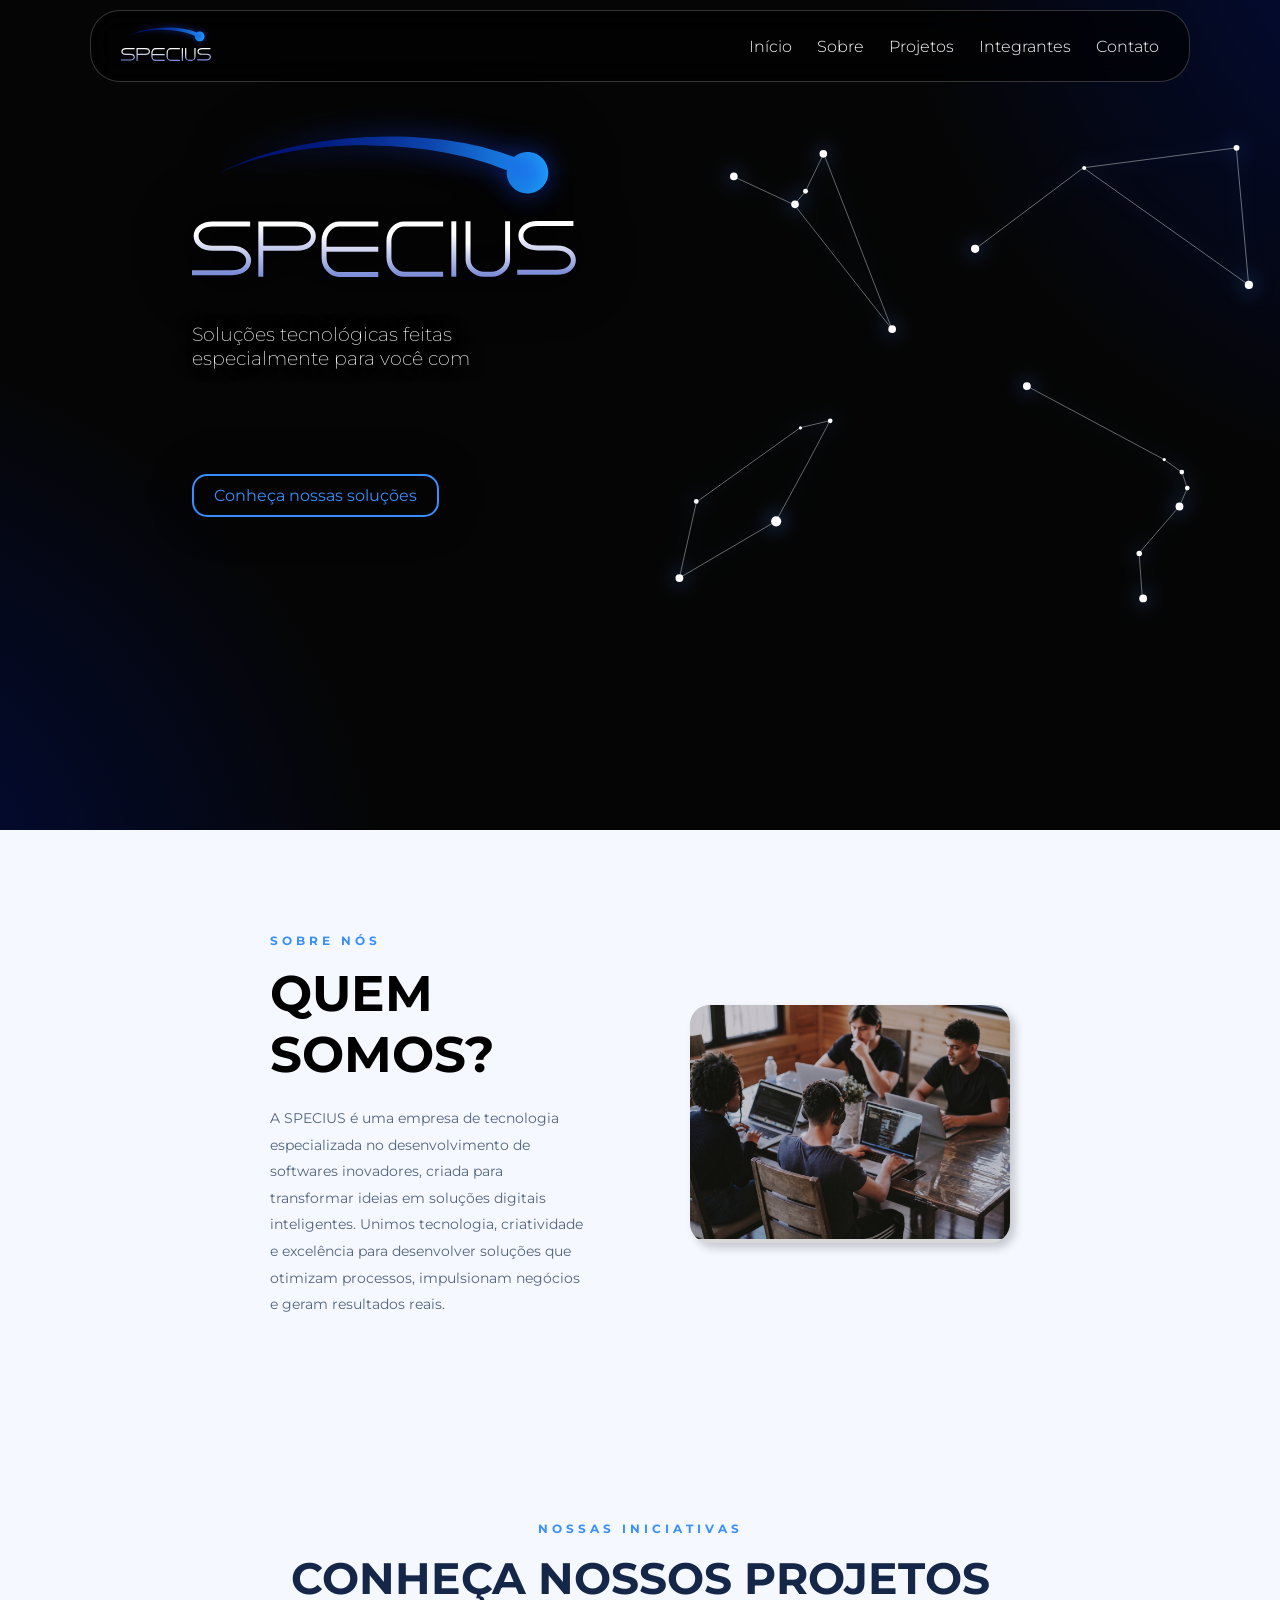
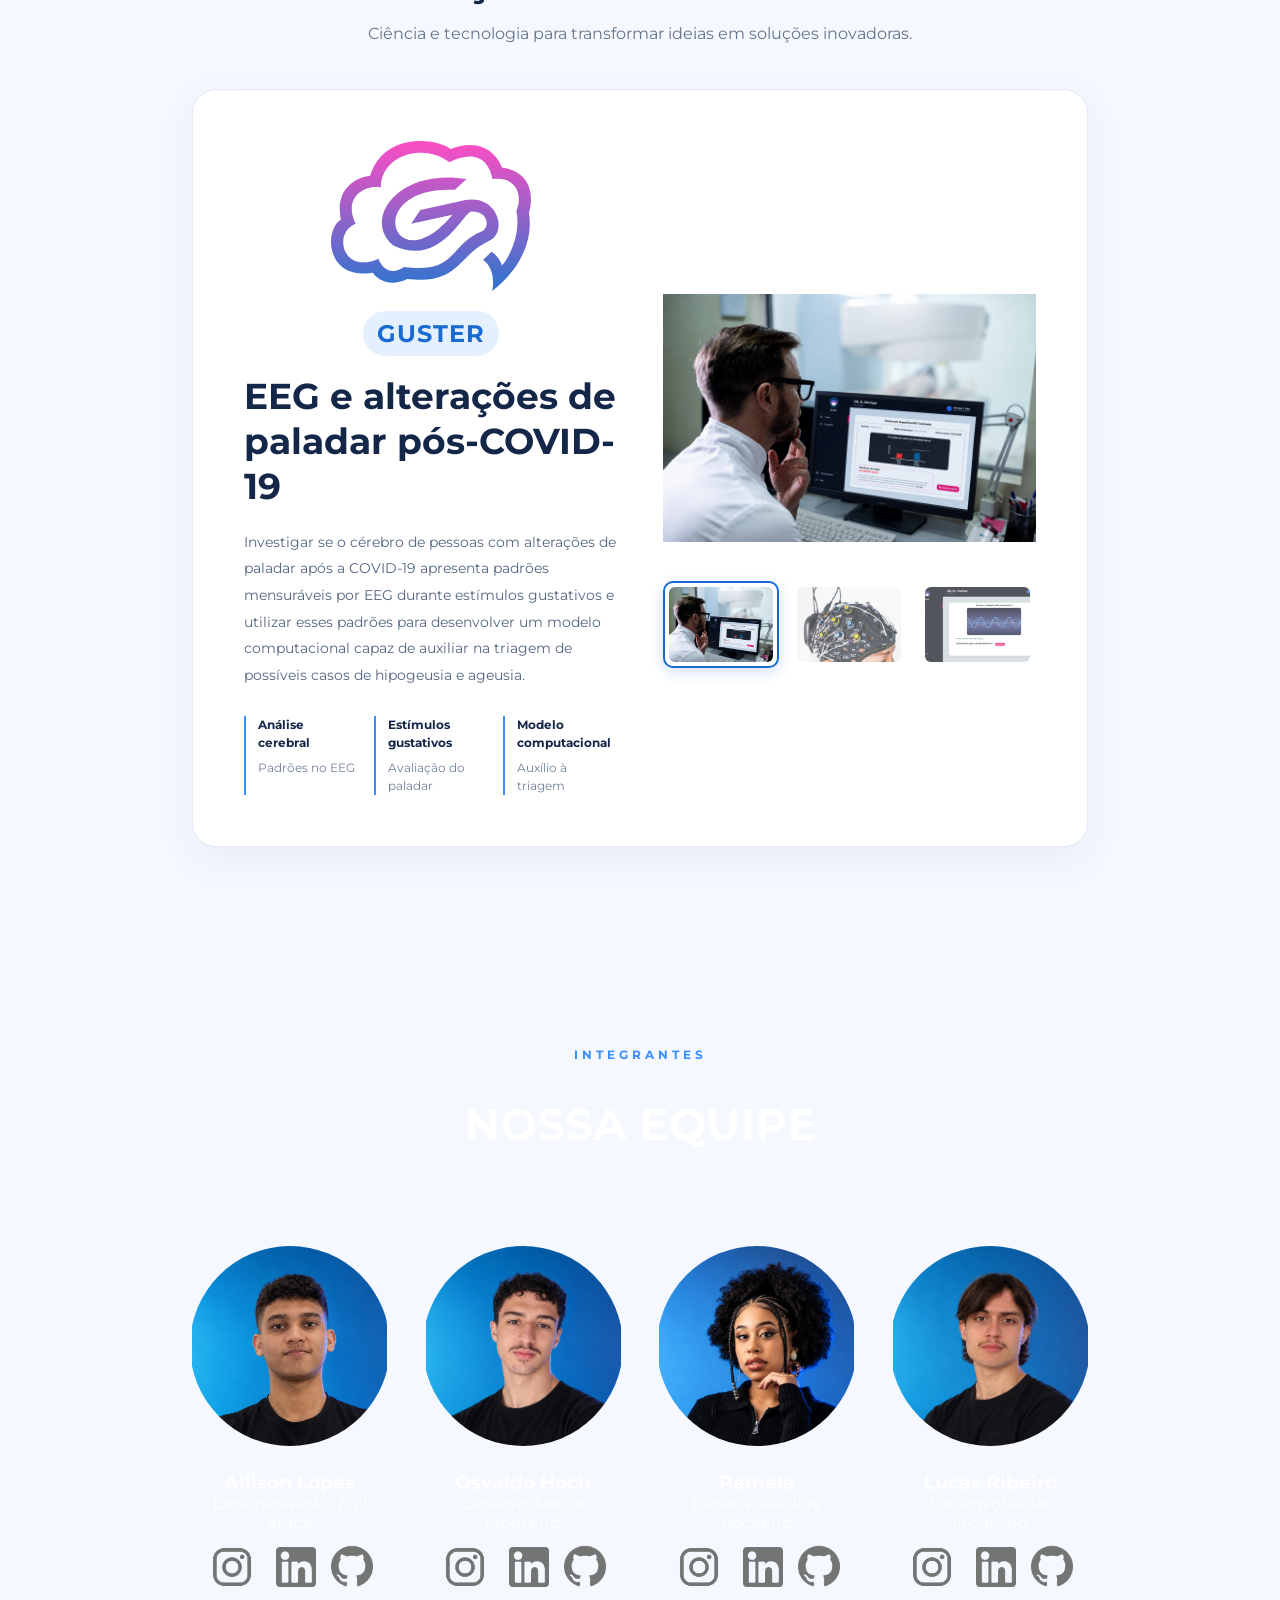
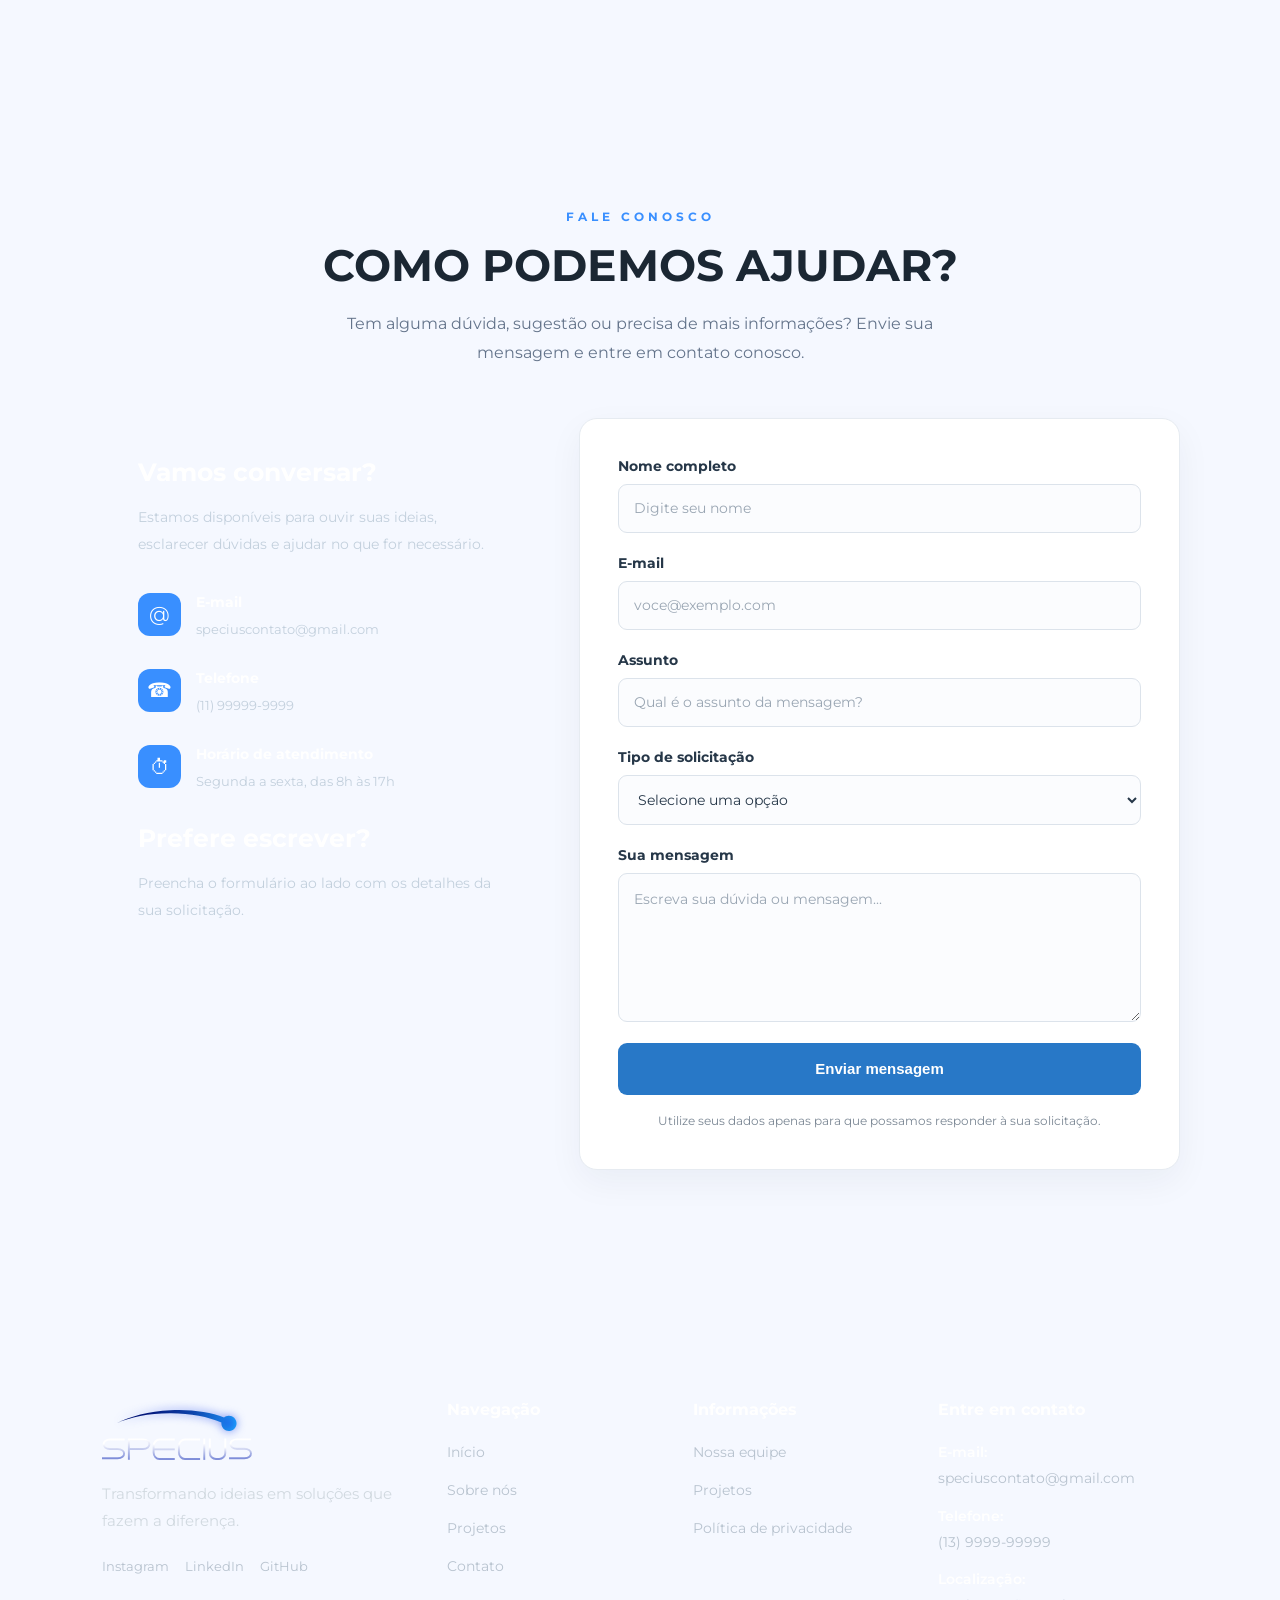
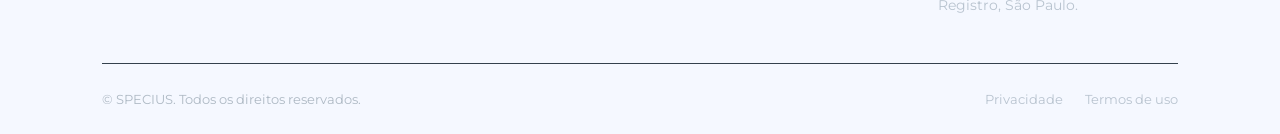
==== commit 21c8fa6b: "alteracao no caminho das imgs" ====
--- a/main/index.html
+++ b/main/index.html
@@ -380,10 +380,9 @@
     <div class="footer-container">
       <!-- Identidade visual -->
       <div class="footer-identidade">
-        <a href="/" class="footer-logo">
+        <a href="#inicio" class="footer-logo">
           <div class="logo-footer">
-            <img src="/main/imgs/logo/Group 6.svg" alt="Logo da SPECIUS" />
-            <img src="/main/imgs/logo/SPECIUS.svg" alt="Logo da SPECIUS" />
+            <img src="./imgs/logo/logoCompleta.svg" alt="Logo SPECIUS">
           </div>
         </a>
 
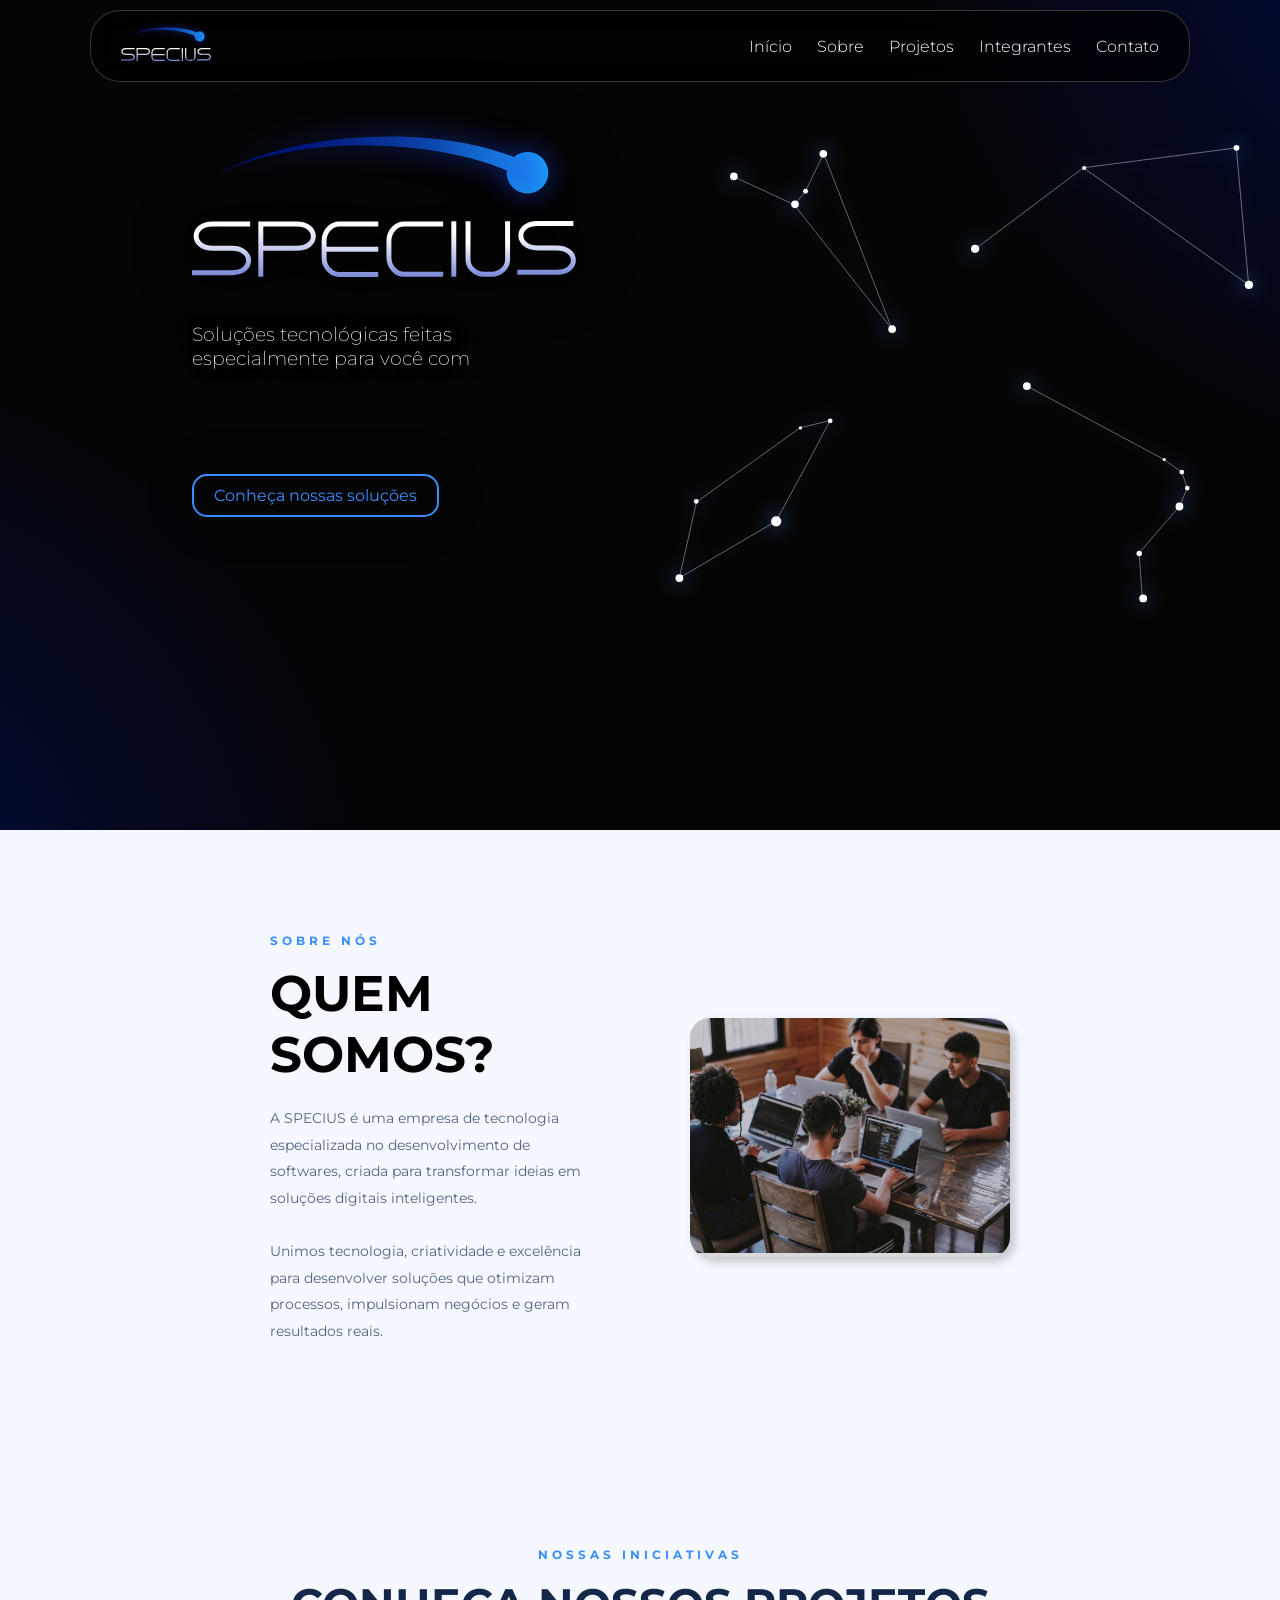
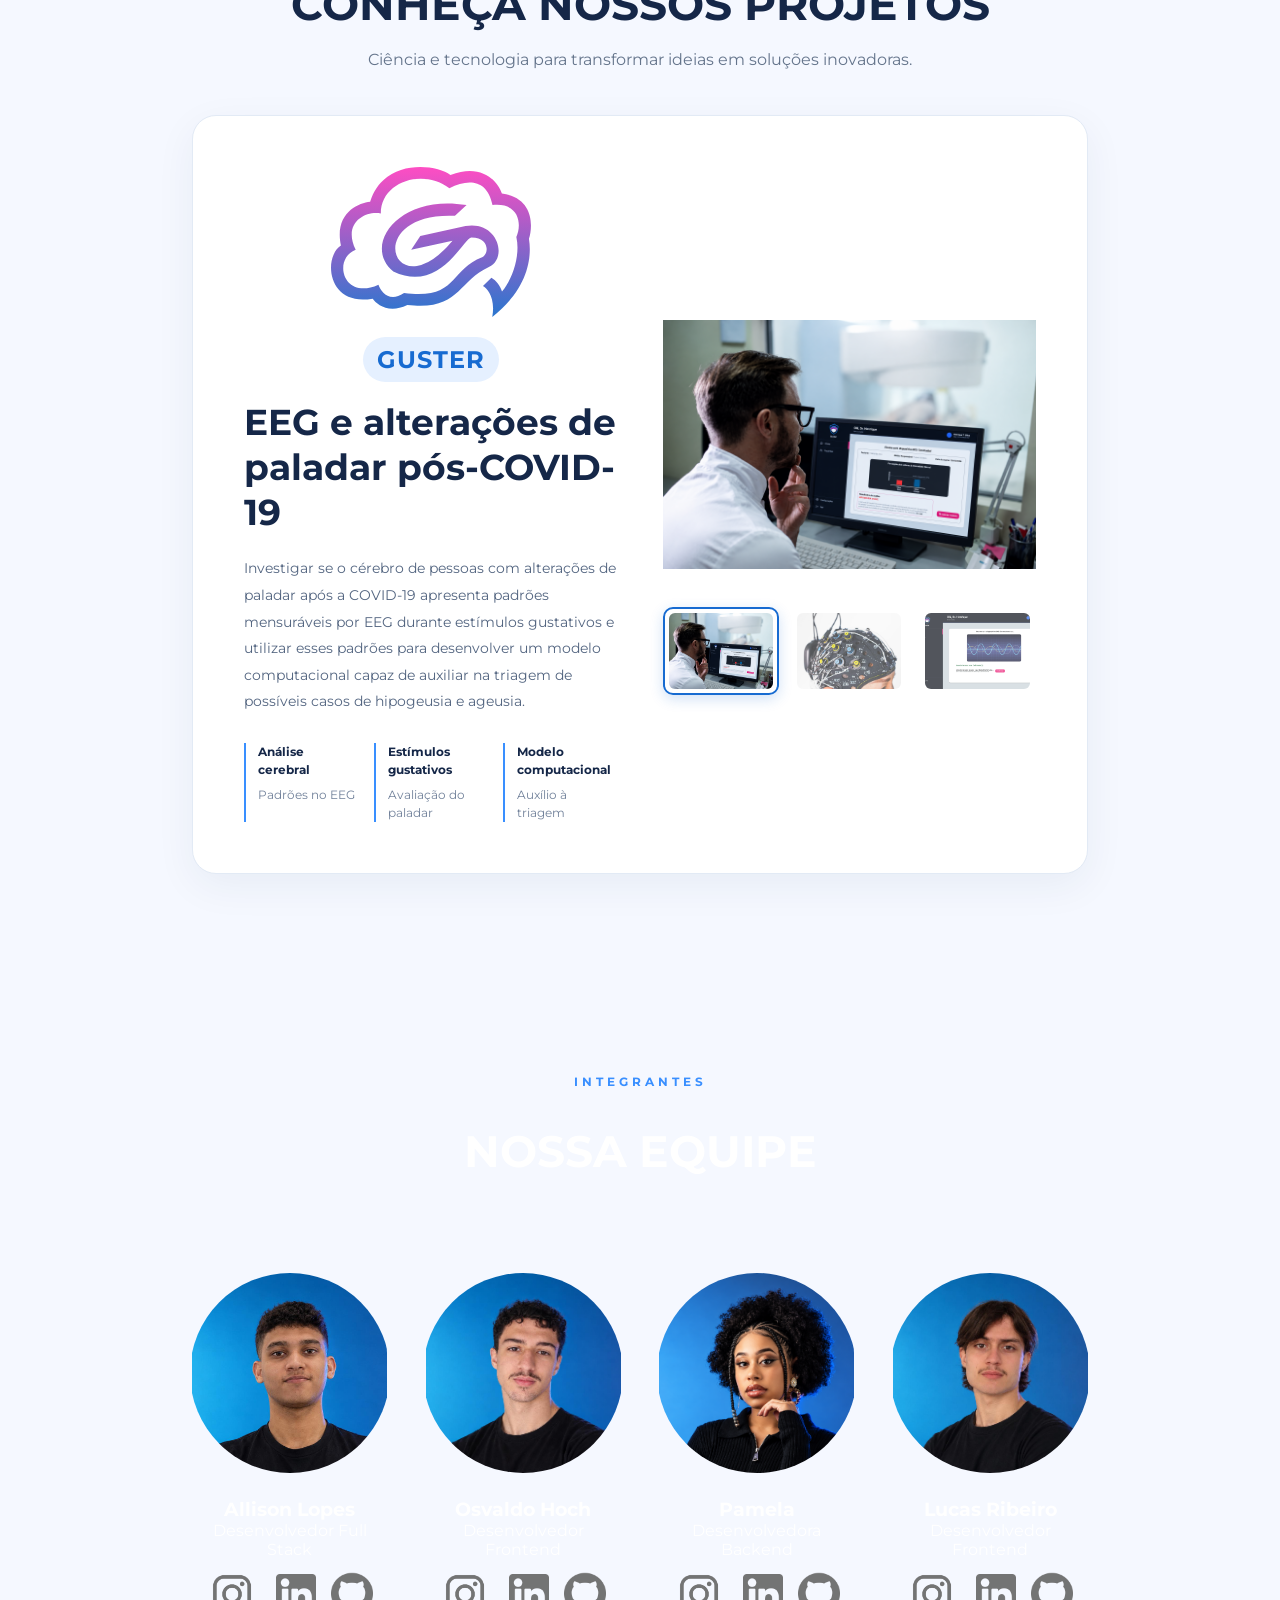
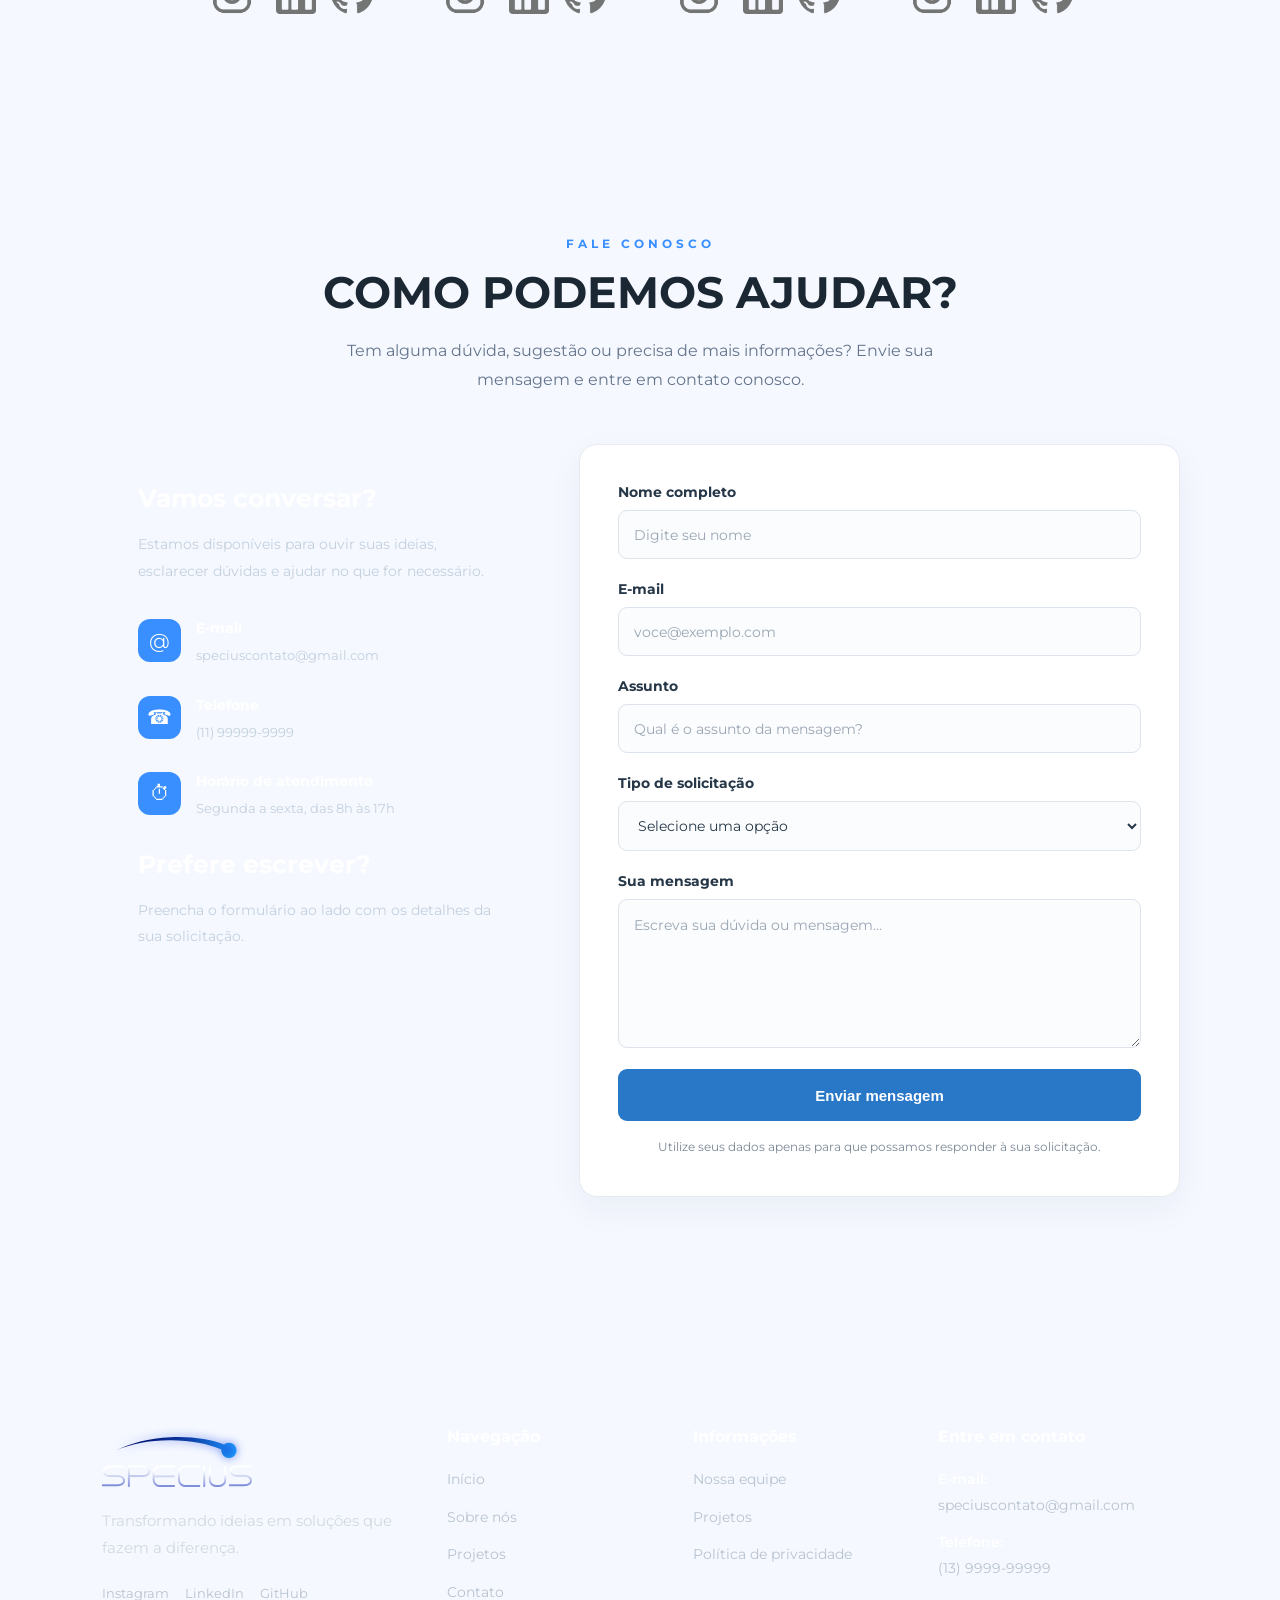
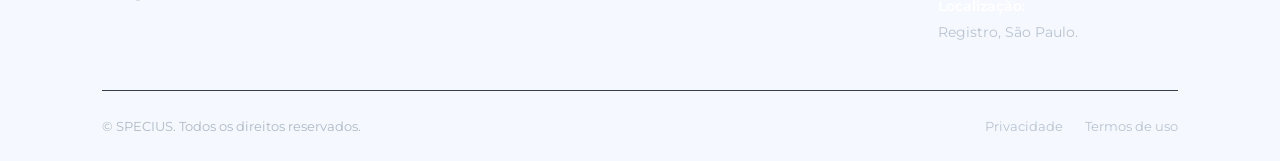
==== commit 358a303d: "correção" ====
--- a/main/index.html
+++ b/main/index.html
@@ -4,7 +4,7 @@
 <head>
   <meta charset="UTF-8" />
   <meta name="viewport" content="width=device-width, initial-scale=1.0" />
-  <title>SPECIUS</title>
+  <title>Specius</title>
   <link rel="stylesheet" href="./style.css" />
   <!-- FONTE -->
   <link rel="preconnect" href="https://fonts.googleapis.com" />
@@ -13,7 +13,7 @@
     href="https://fonts.googleapis.com/css2?family=Google+Sans:ital,opsz,wght@0,17..18,400..700;1,17..18,400..700&family=Montserrat:ital,wght@0,100..900;1,100..900&display=swap"
     rel="stylesheet" />
   <link href="https://unpkg.com/aos@2.3.1/dist/aos.css" rel="stylesheet" />
-  <link rel="shortcut icon" href="imgs\logo\logo.ico" type="image/x-icon">
+  <link rel="shortcut icon" href="imgs\logo\SimpleLogo.ico" type="image/x-icon">
 </head>
 
 <body class="montserrat">
@@ -102,8 +102,9 @@
             </div>
             <p id="projeto-descricao" class="reveal">
               A SPECIUS é uma empresa de tecnologia especializada no
-              desenvolvimento de softwares inovadores, criada para transformar
-              ideias em soluções digitais inteligentes. Unimos tecnologia,
+              desenvolvimento de softwares, criada para transformar
+              ideias em soluções digitais inteligentes. <br><br>
+              Unimos tecnologia,
               criatividade e excelência para desenvolver soluções que otimizam
               processos, impulsionam negócios e geram resultados reais.
             </p>
--- a/main/style.css
+++ b/main/style.css
@@ -249,7 +249,7 @@
         linear-gradient(rgba(0, 0, 0, 0.7)),
         url('imgs/background/background.png');
     background-size: cover, 110%;
-    background-position: center, center;
+    background-position: top, top;
     background-repeat: repeat;
 }
 
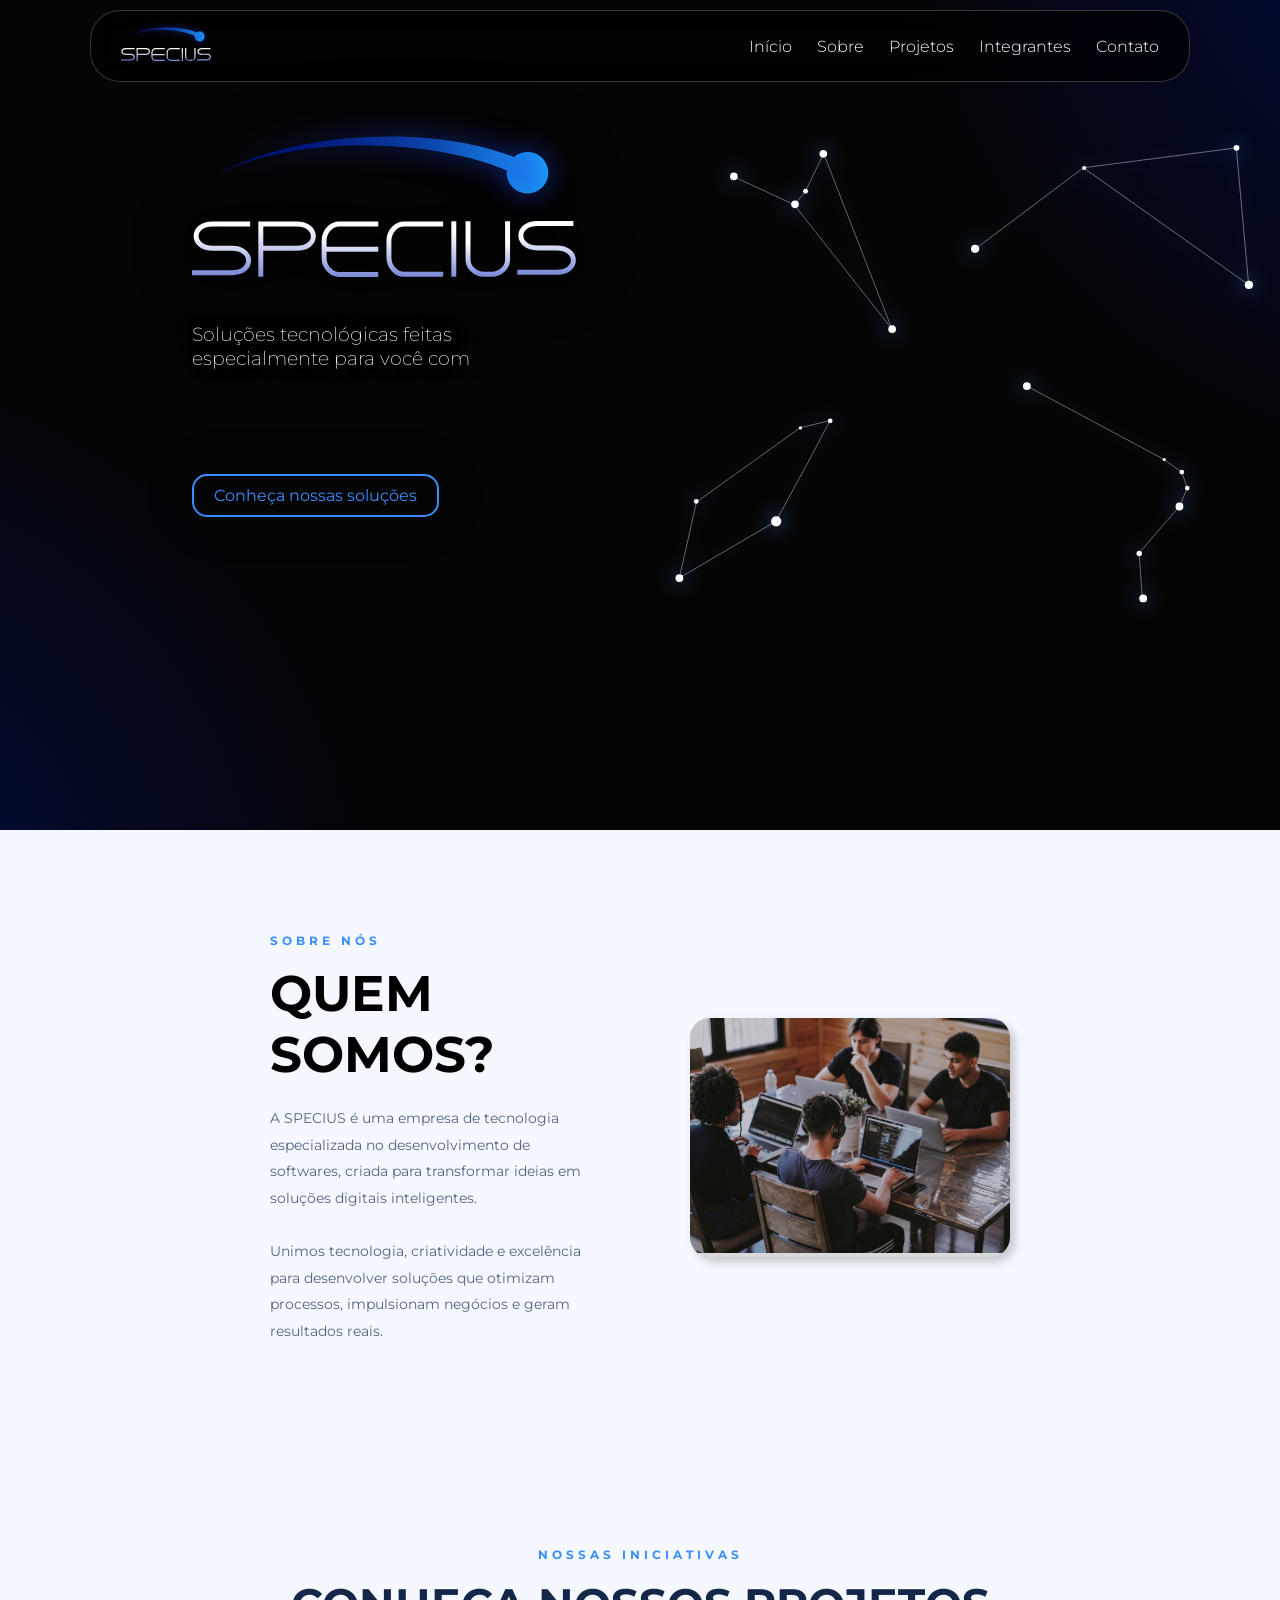
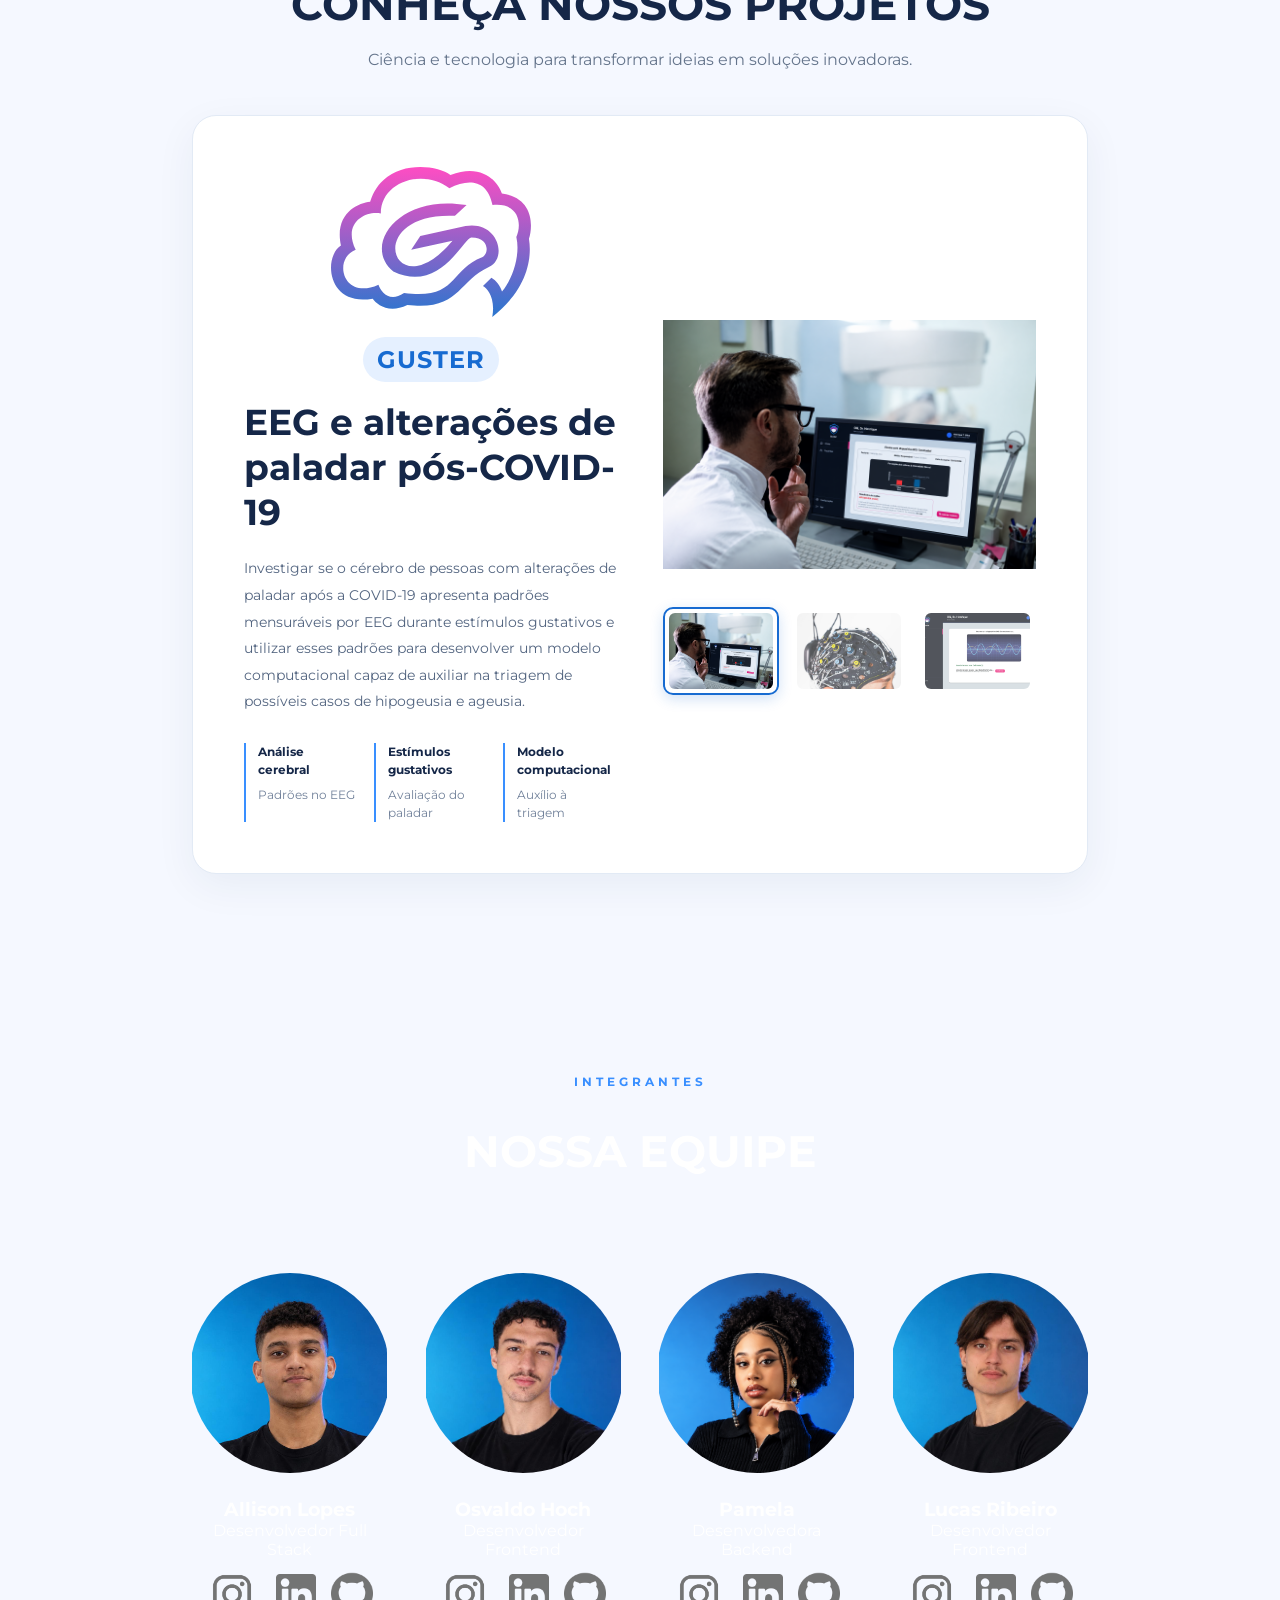
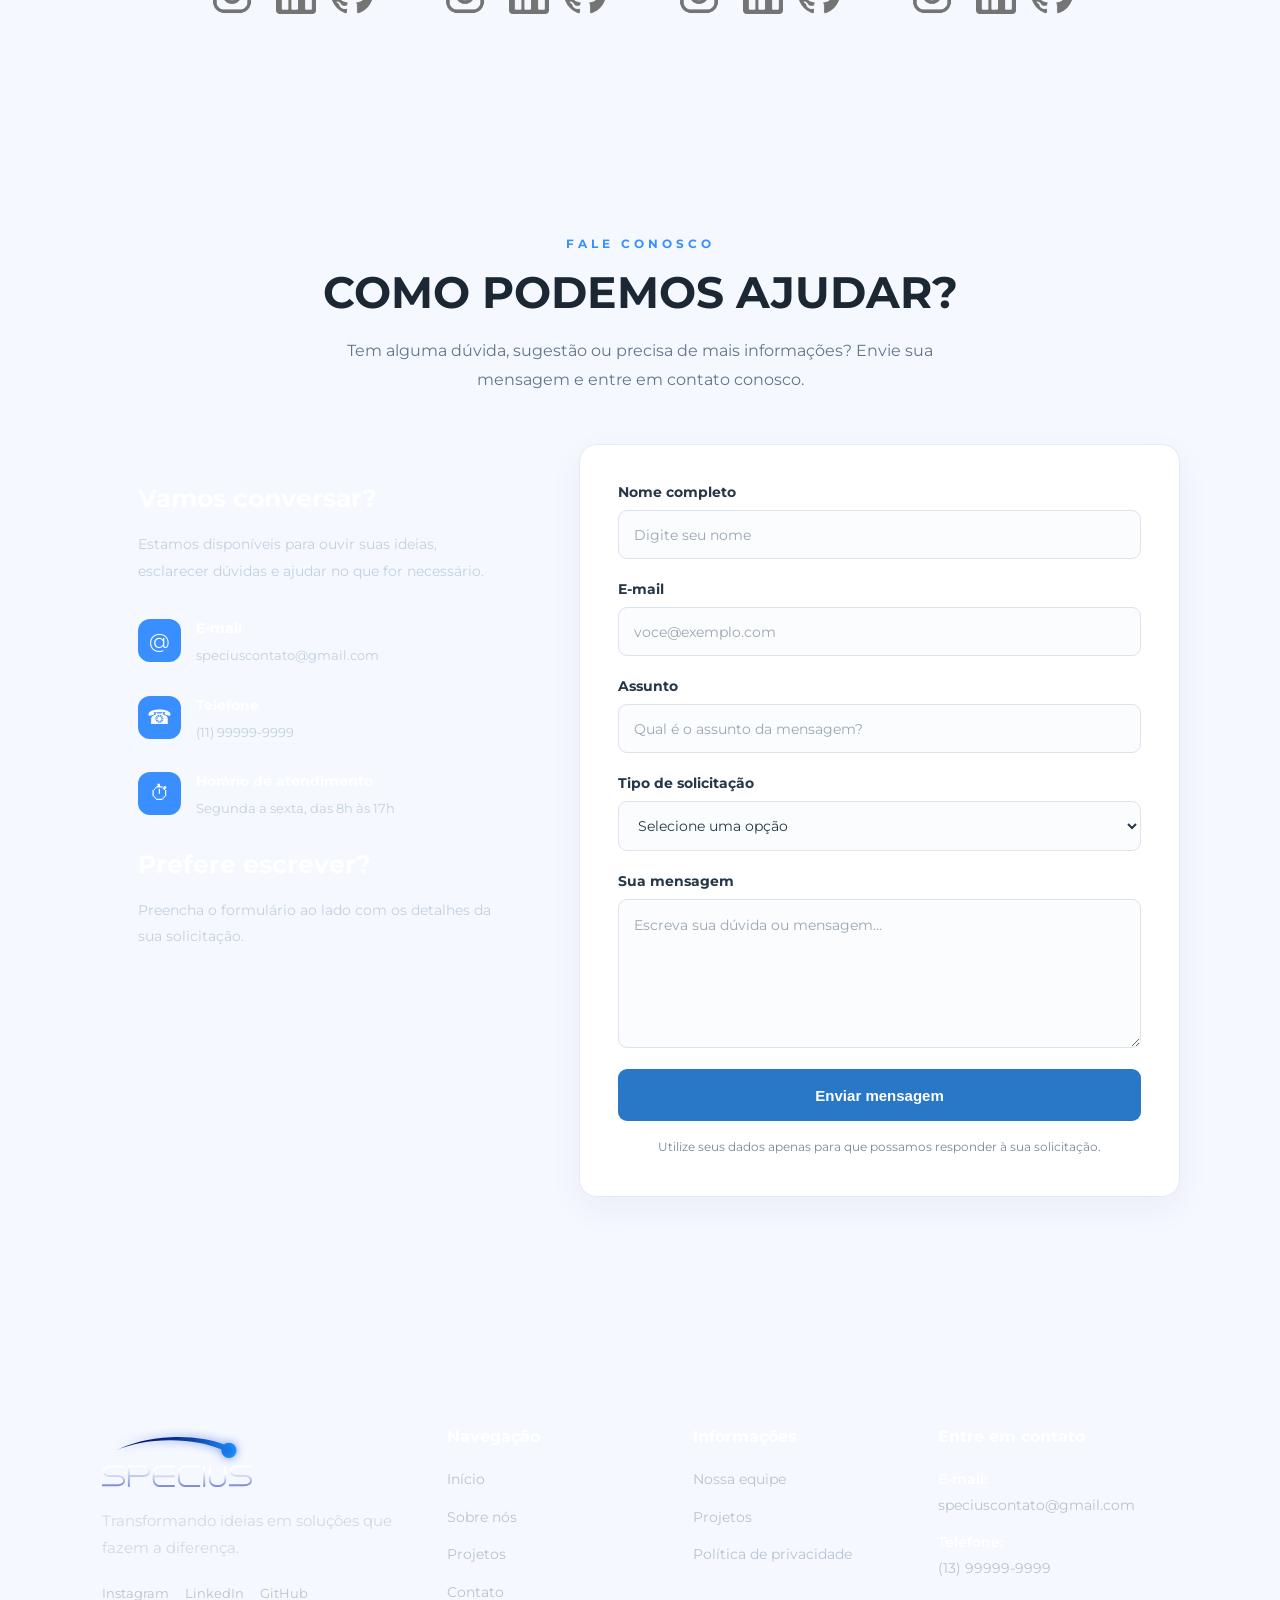
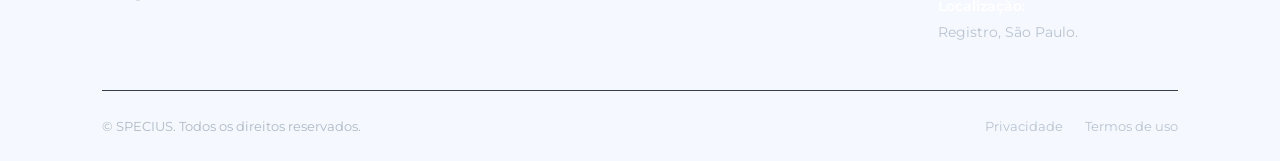
==== commit aa5ffa37: "modified:   main/index.html" ====
--- a/main/index.html
+++ b/main/index.html
@@ -429,7 +429,7 @@
           </li>
           <li>
             <span>Telefone:</span>
-            <a href="tel:+5513999999999"> (13) 9999-99999 </a>
+            <a href="tel:+5513999999999"> (13) 99999-9999 </a>
           </li>
           <li>
             <span>Localização:</span>
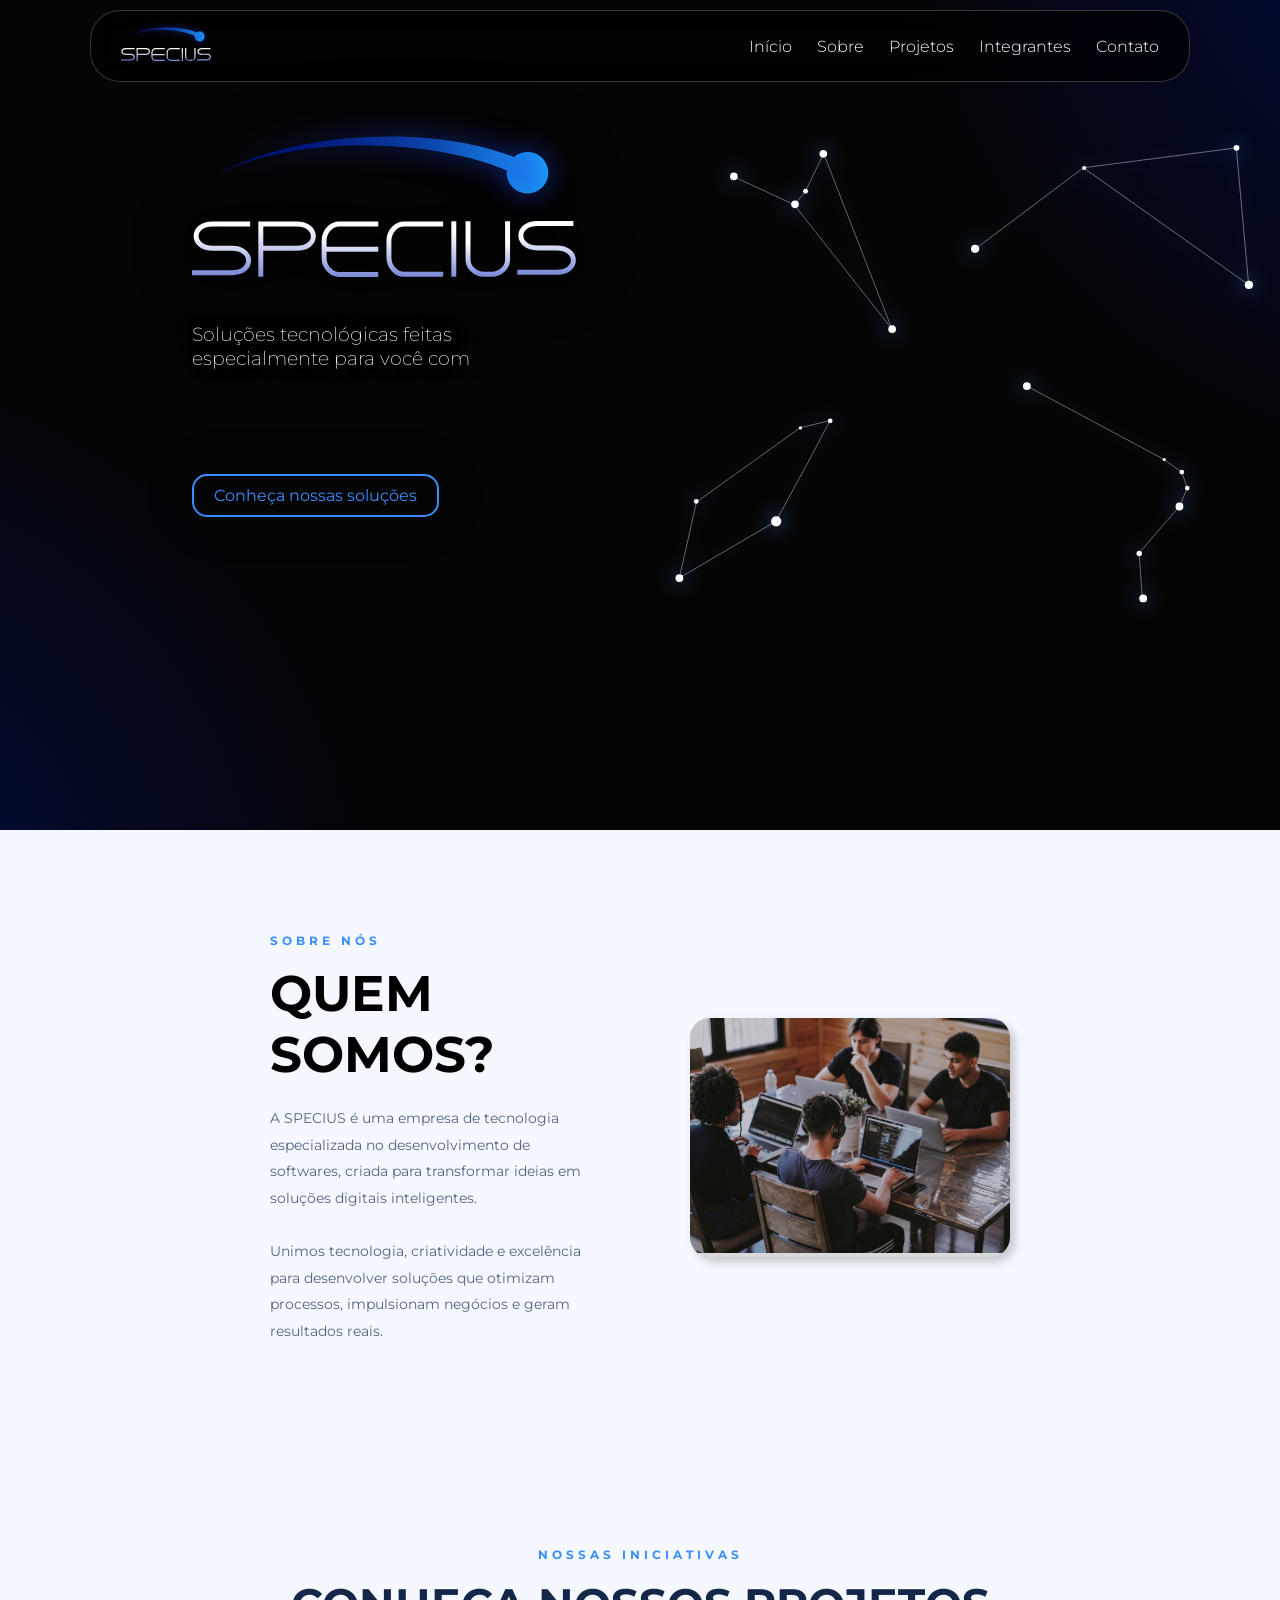
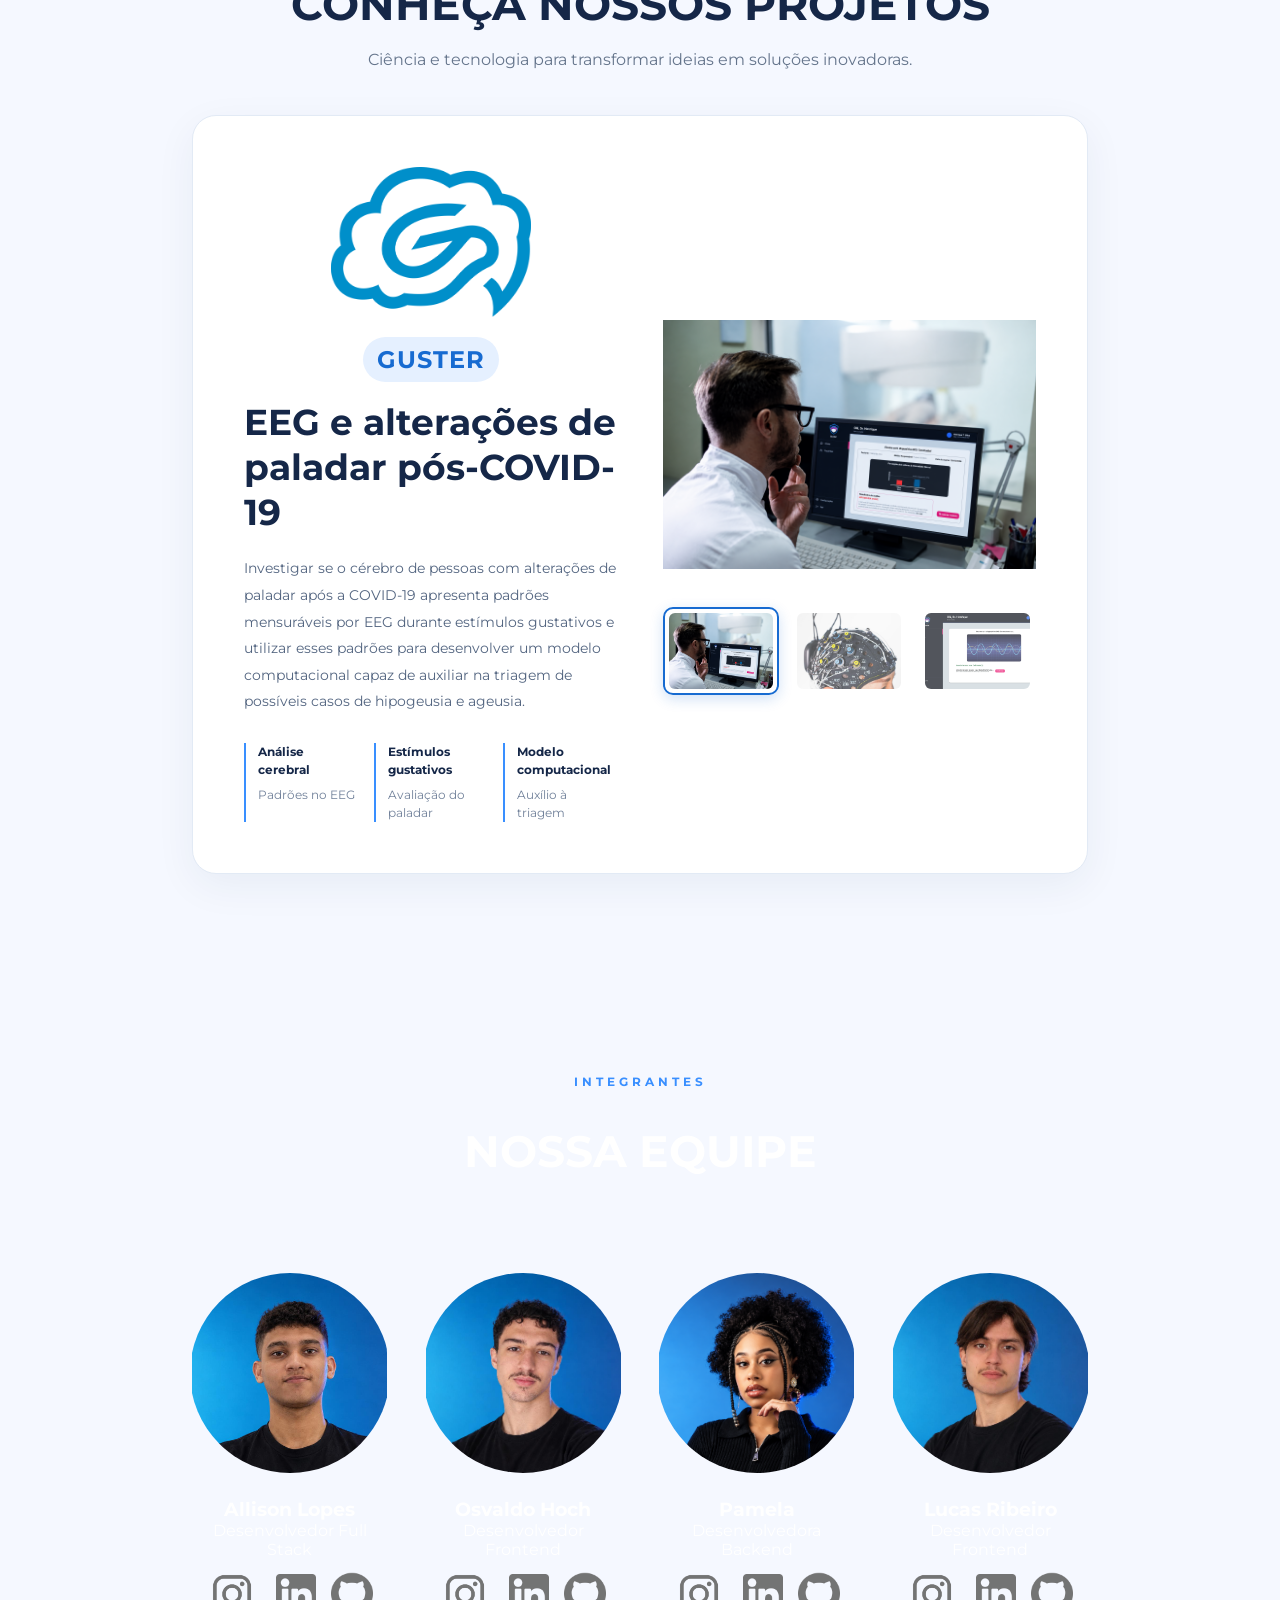
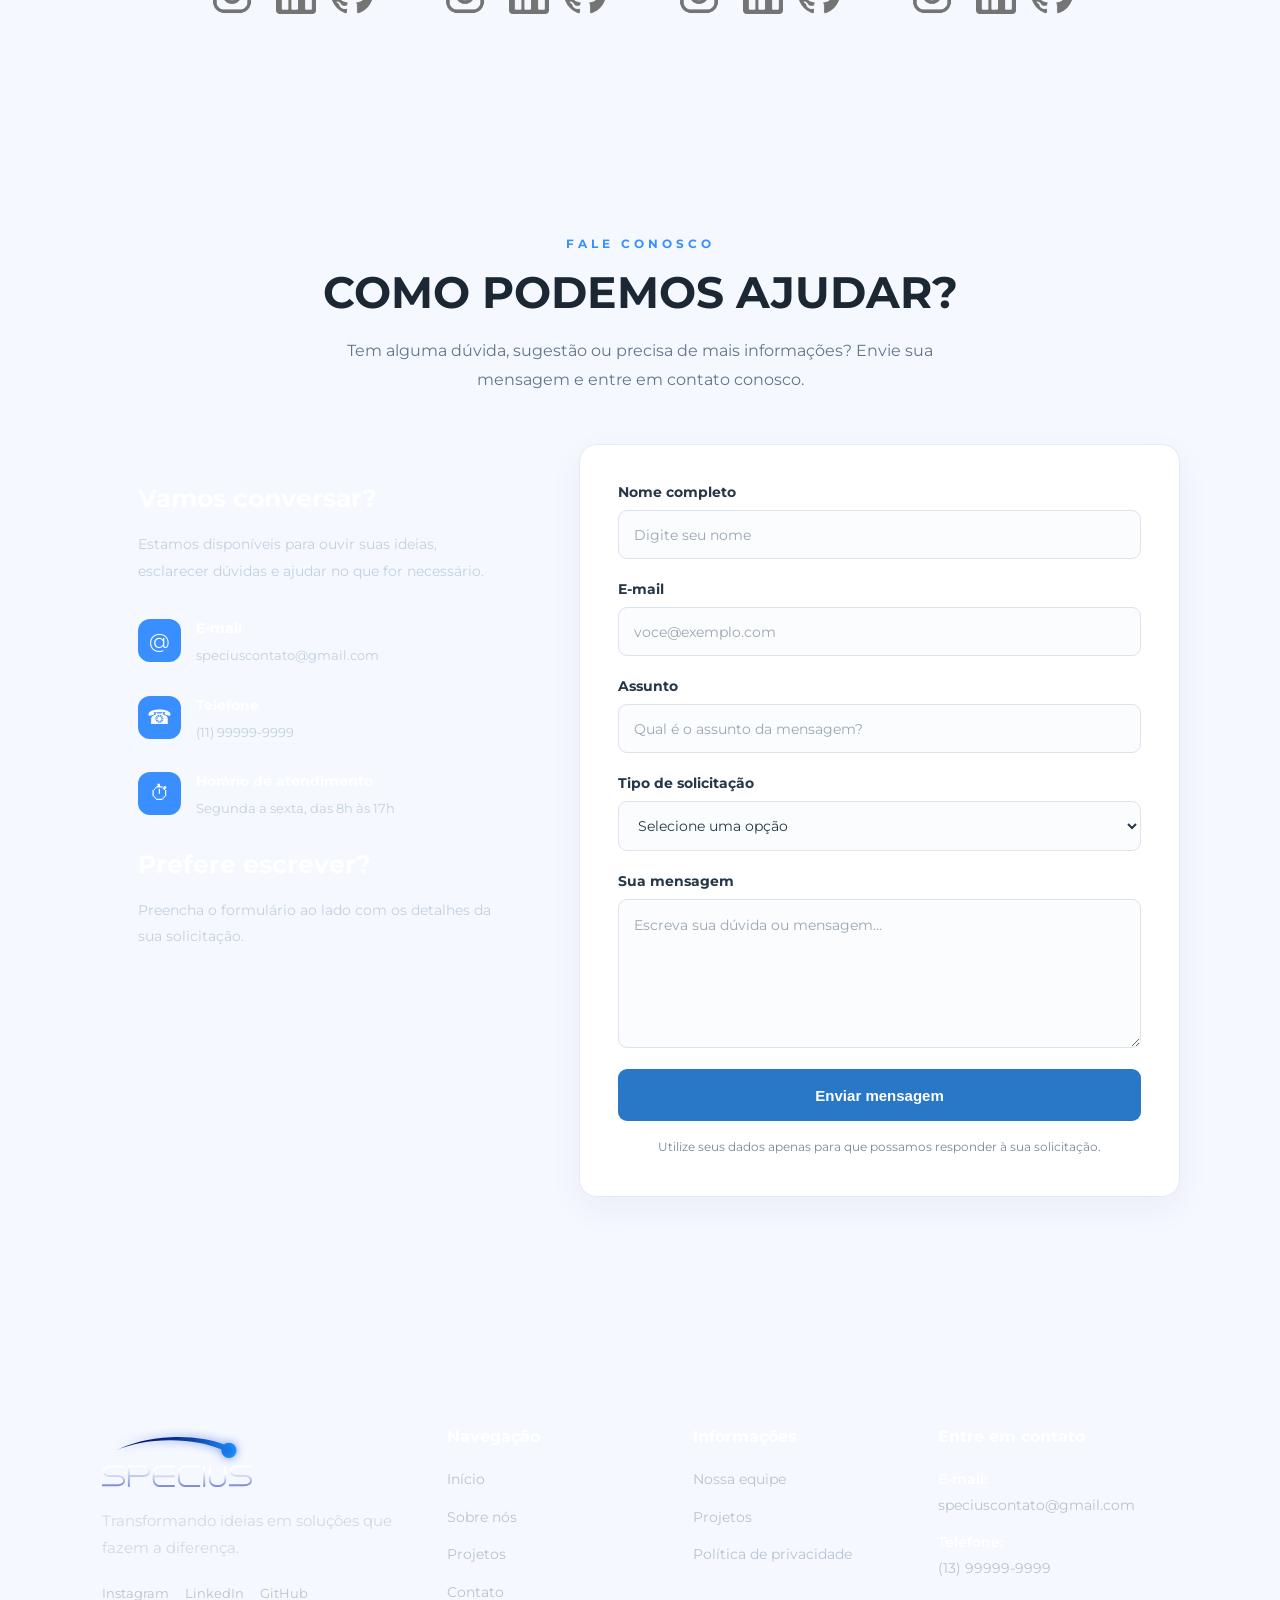
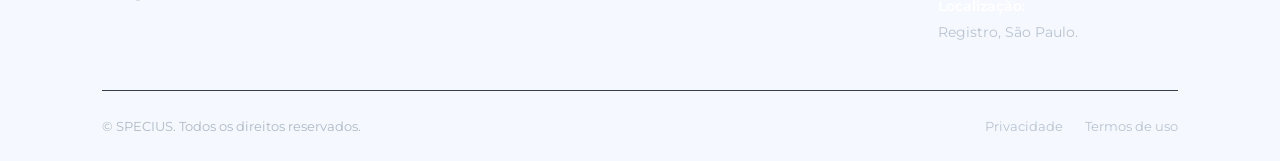
==== commit bfb2ca63: "new file:   main/imgs/logo/GusterNewLogo.png modified:   main/index.html" ====
--- a/main/index.html
+++ b/main/index.html
@@ -133,7 +133,7 @@
           <div class="projeto-texto reveal">
             <div class="projeto-logo-texto reveal">
               <div class="projeto-logo-nome reveal">
-                <img src="imgs\logo\LogoGuster.svg" width="200px" height="150px" id="icone" alt="" />
+                <img src="imgs\logo\GusterNewLogo.png" width="200px" height="150px" id="icone" alt="" />
                 <span id="projeto-numero">GUSTER</span>
               </div>
               <h3 id="projeto-titulo" class="reveal">
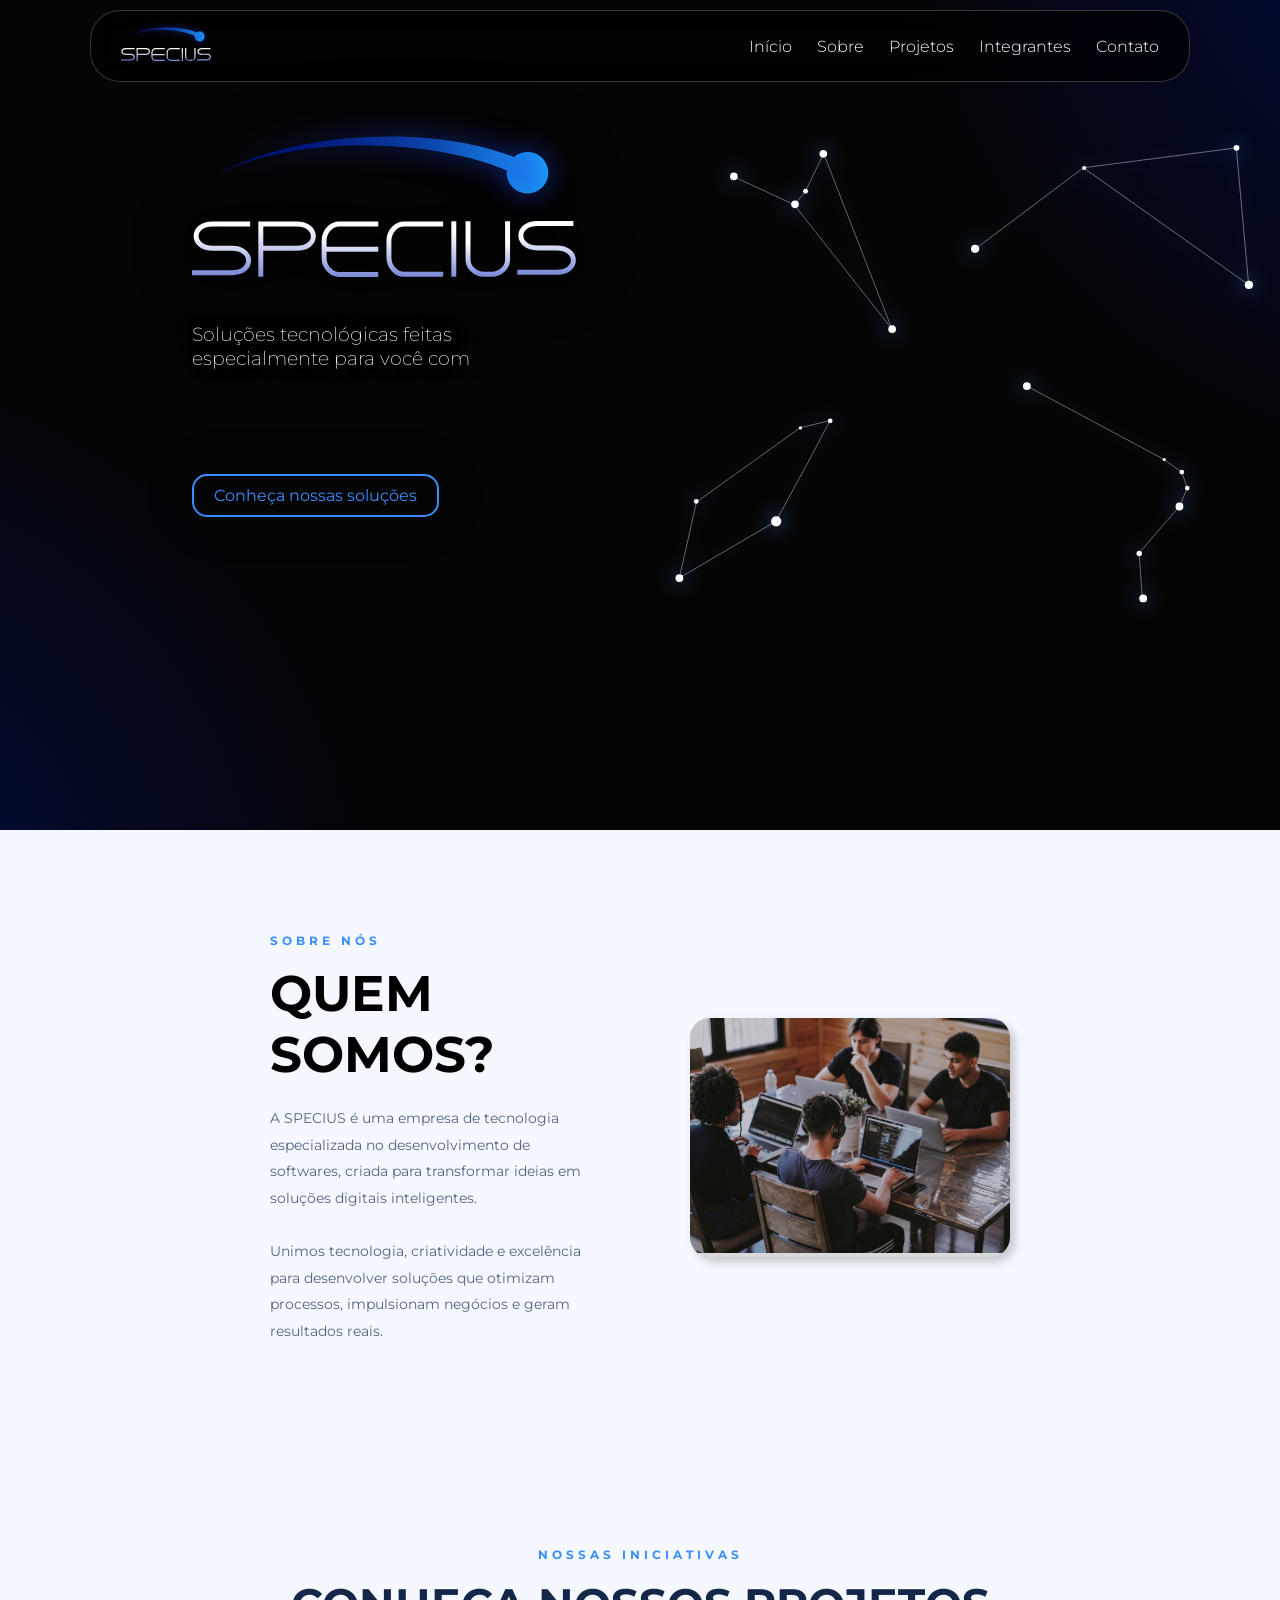
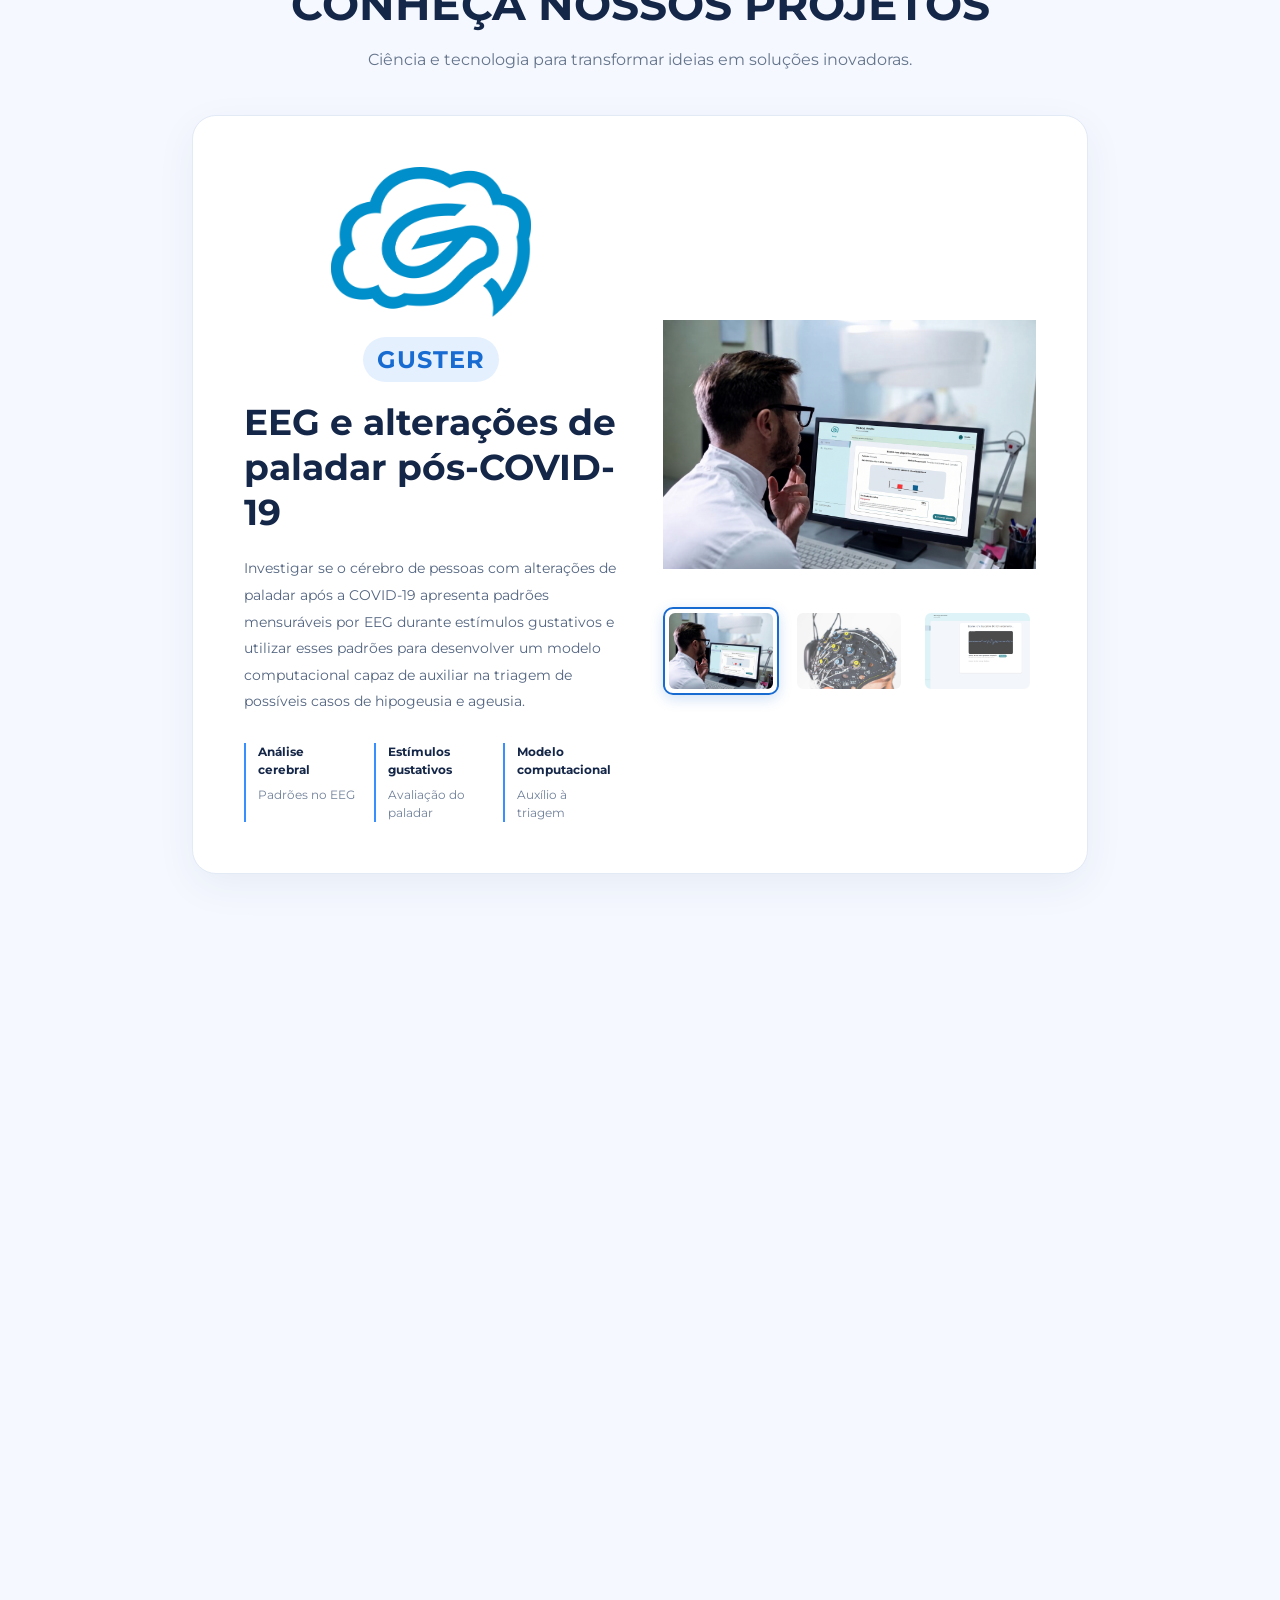
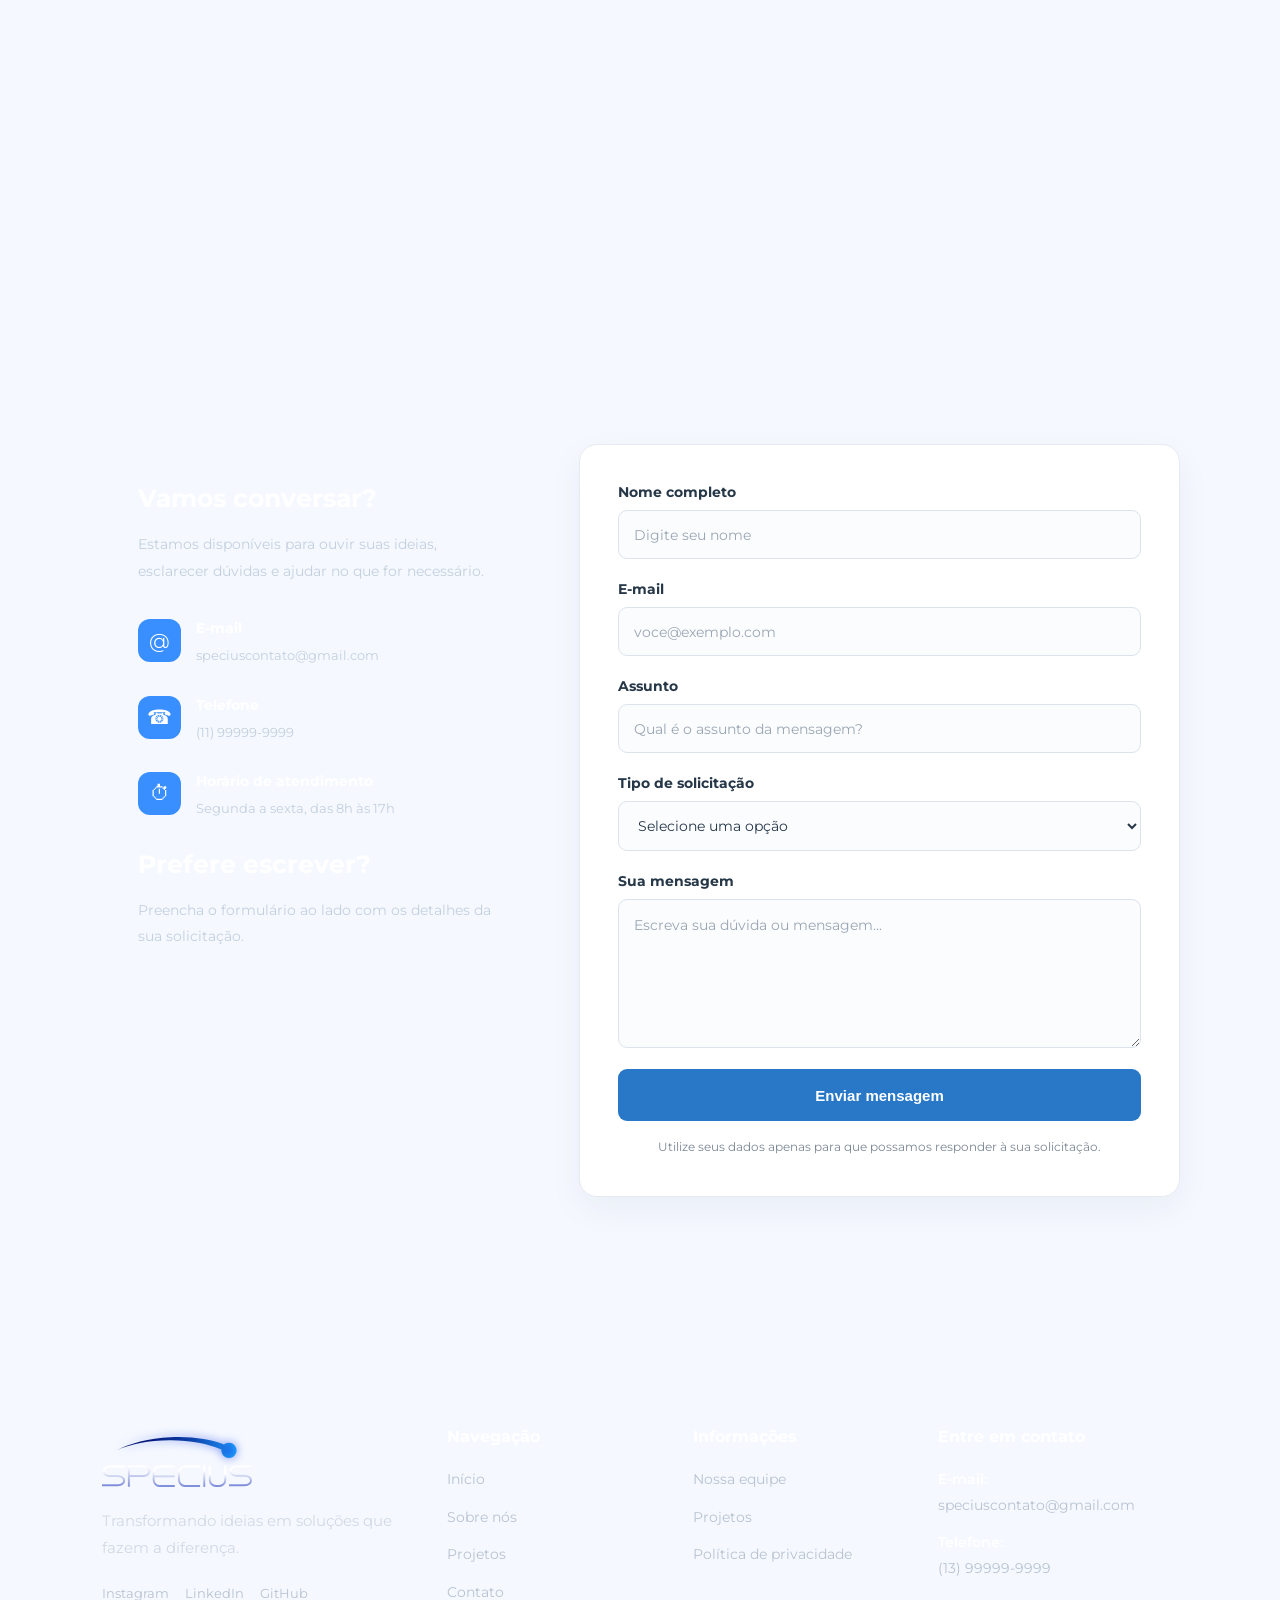
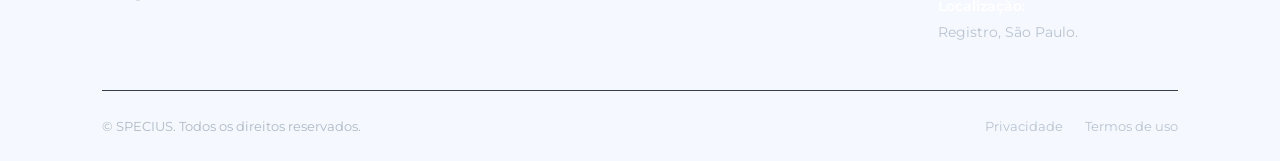
==== commit c47cf576: "correção de cores das imagens" ====
--- a/main/index.html
+++ b/main/index.html
@@ -166,12 +166,12 @@
           <!-- ESPAÇO RESERVADO PARA AS IMAGENS -->
           <div class="projeto-galeria">
             <div class="projeto-imagem-principal" id="principal">
-              <img width="100%" alt="" id="projeto-imagem-atual" src="imgs/Dashboard.png"
+              <img width="100%" alt="" id="projeto-imagem-atual" src="imgs/Resultados.png"
                 alt="Imagem principal do projeto" />
             </div>
             <div class="projeto-miniaturas">
               <div class="miniatura-projeto ativa">
-                <img src="imgs/Dashboard.png" alt="" />
+                <img src="imgs/Resultados.png" alt="" />
               </div>
               <div class="miniatura-projeto">
                 <img src="imgs/BCI.webp" alt="" />
@@ -455,5 +455,4 @@
   </footer>
   <script src="script.js"></script>
 </body>
-
 </html>
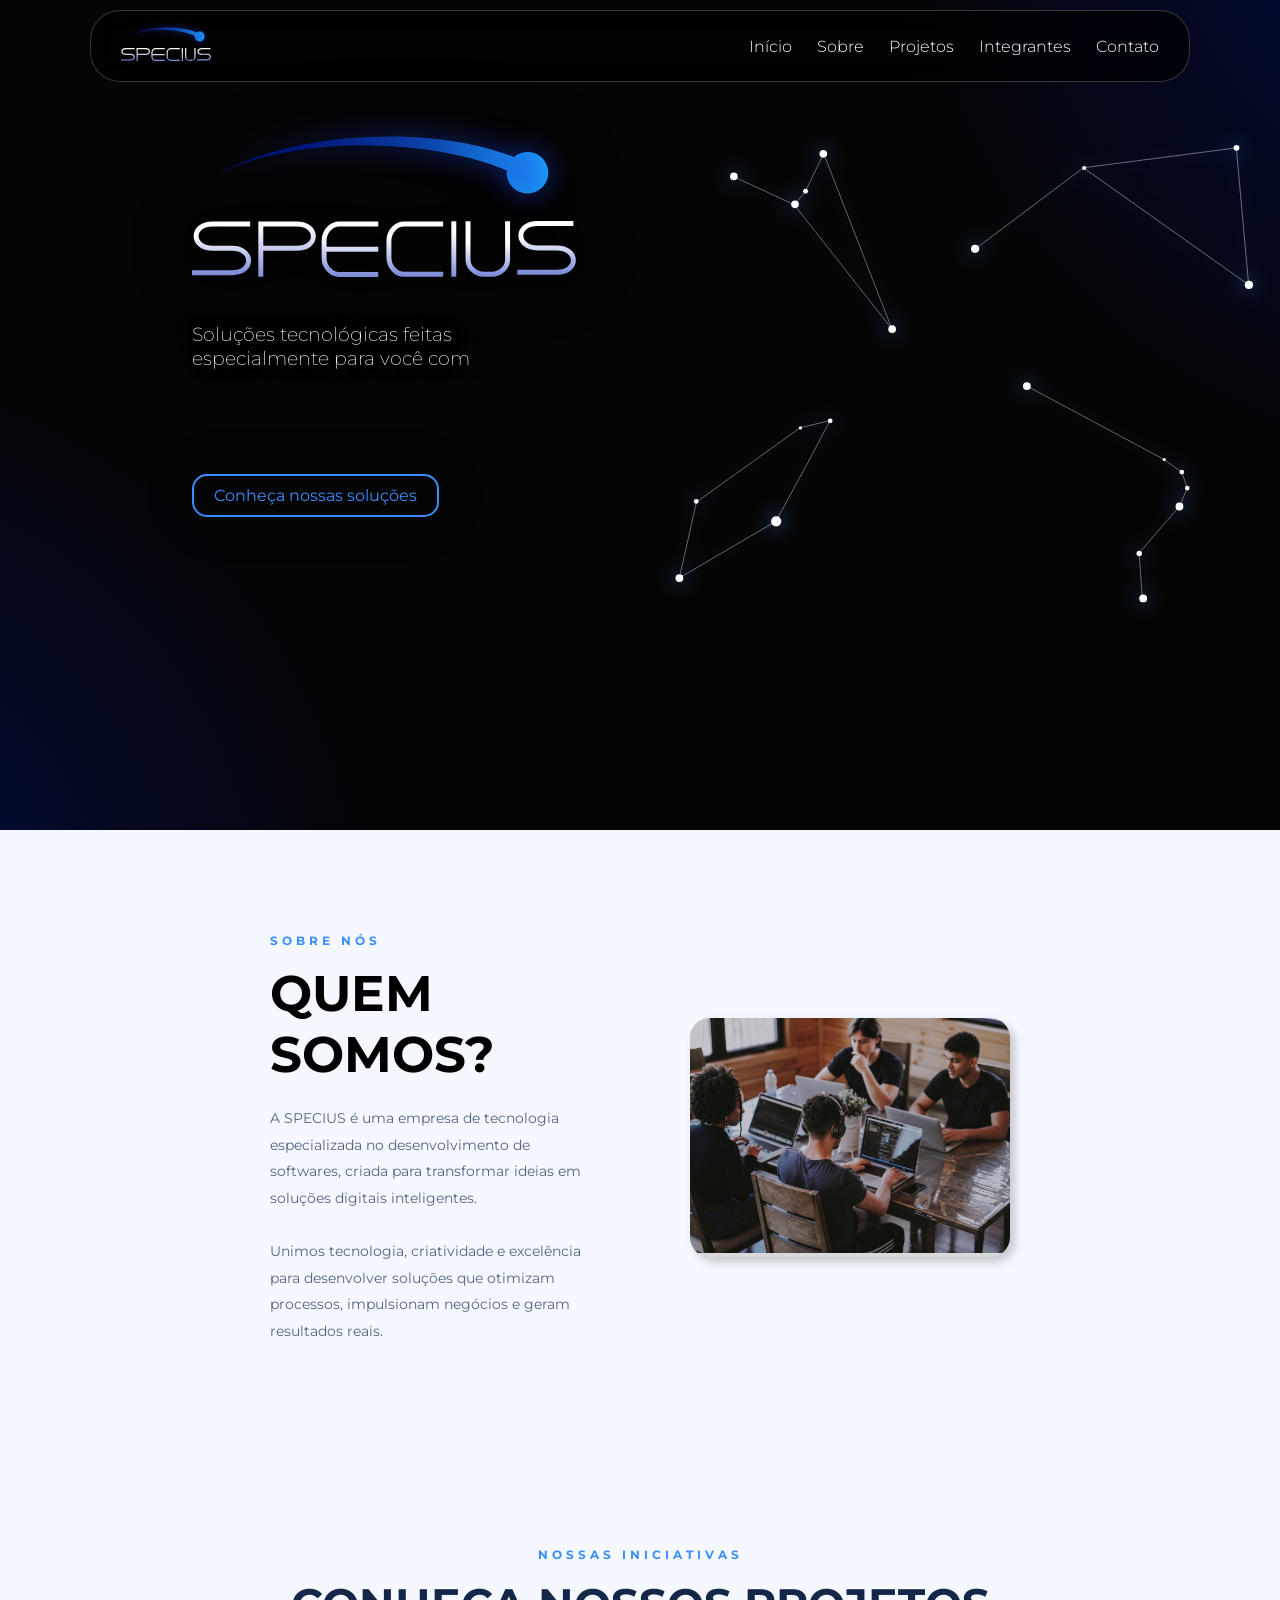
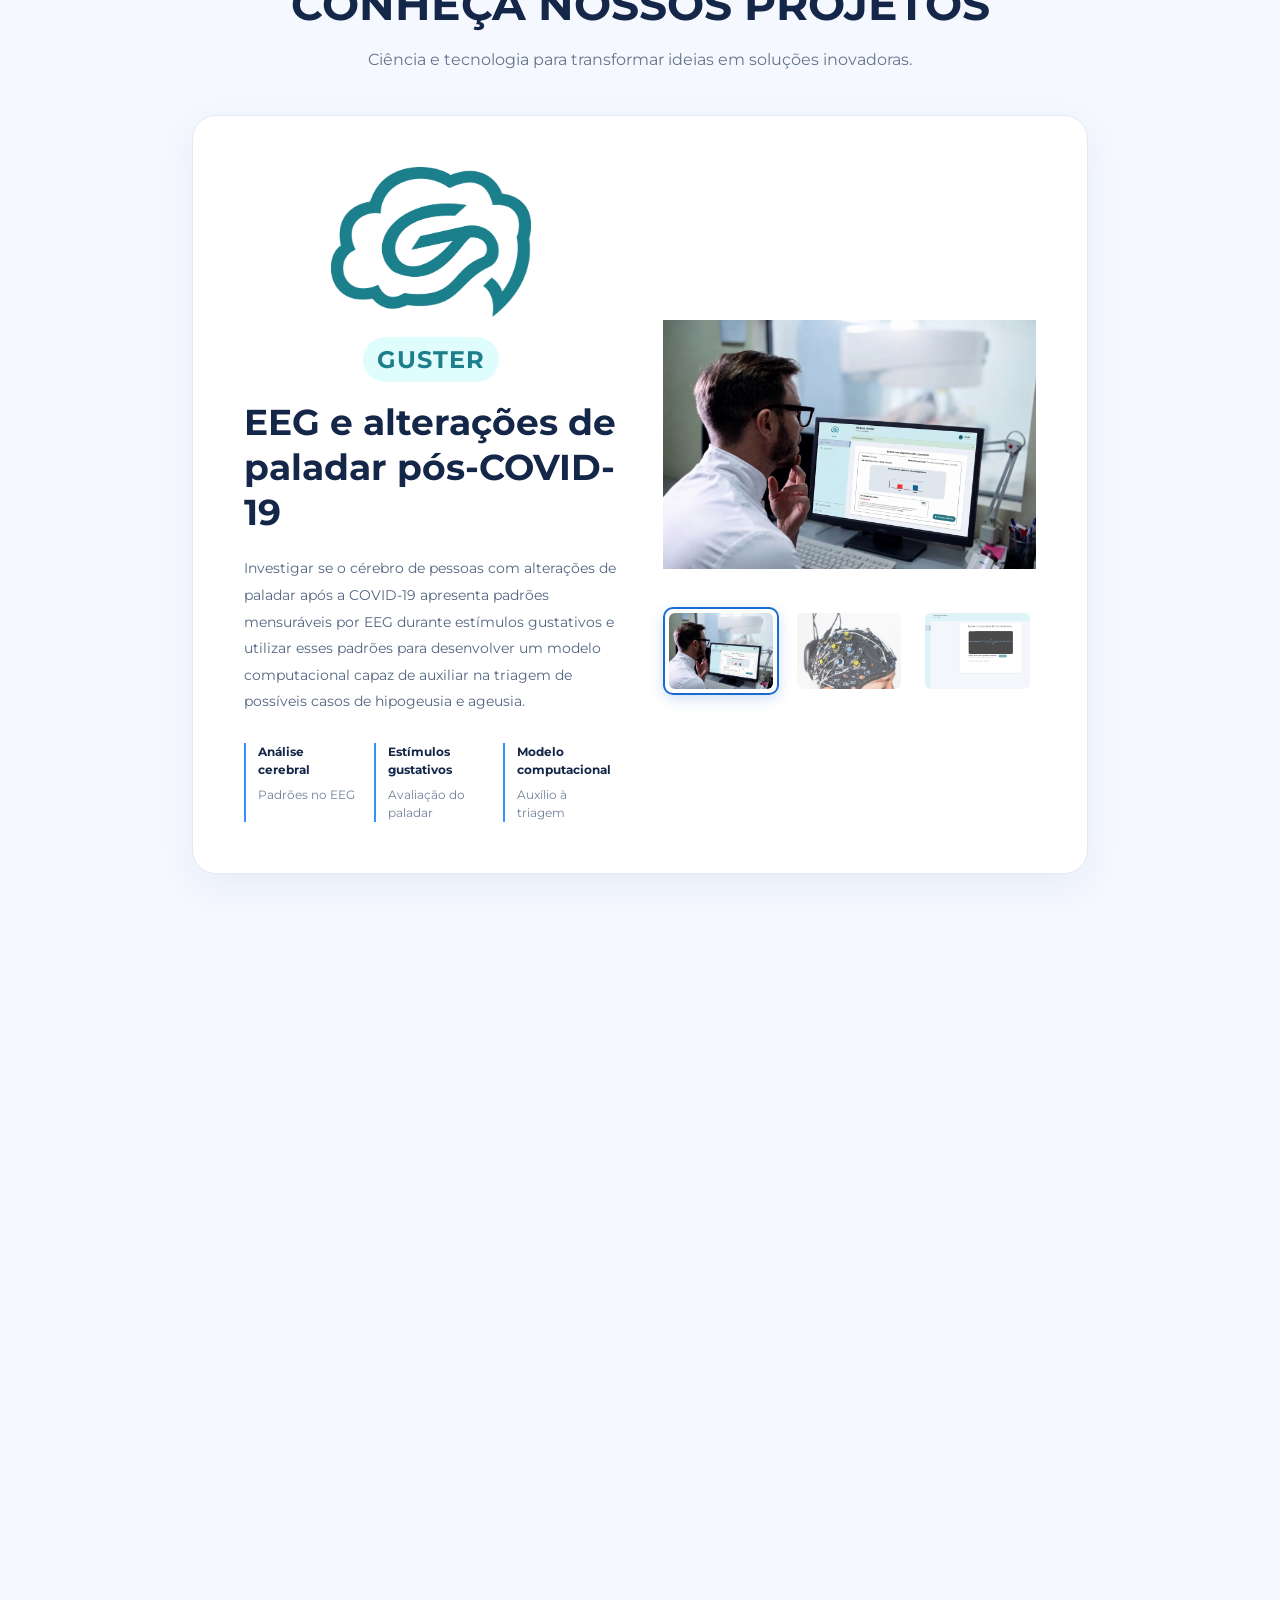
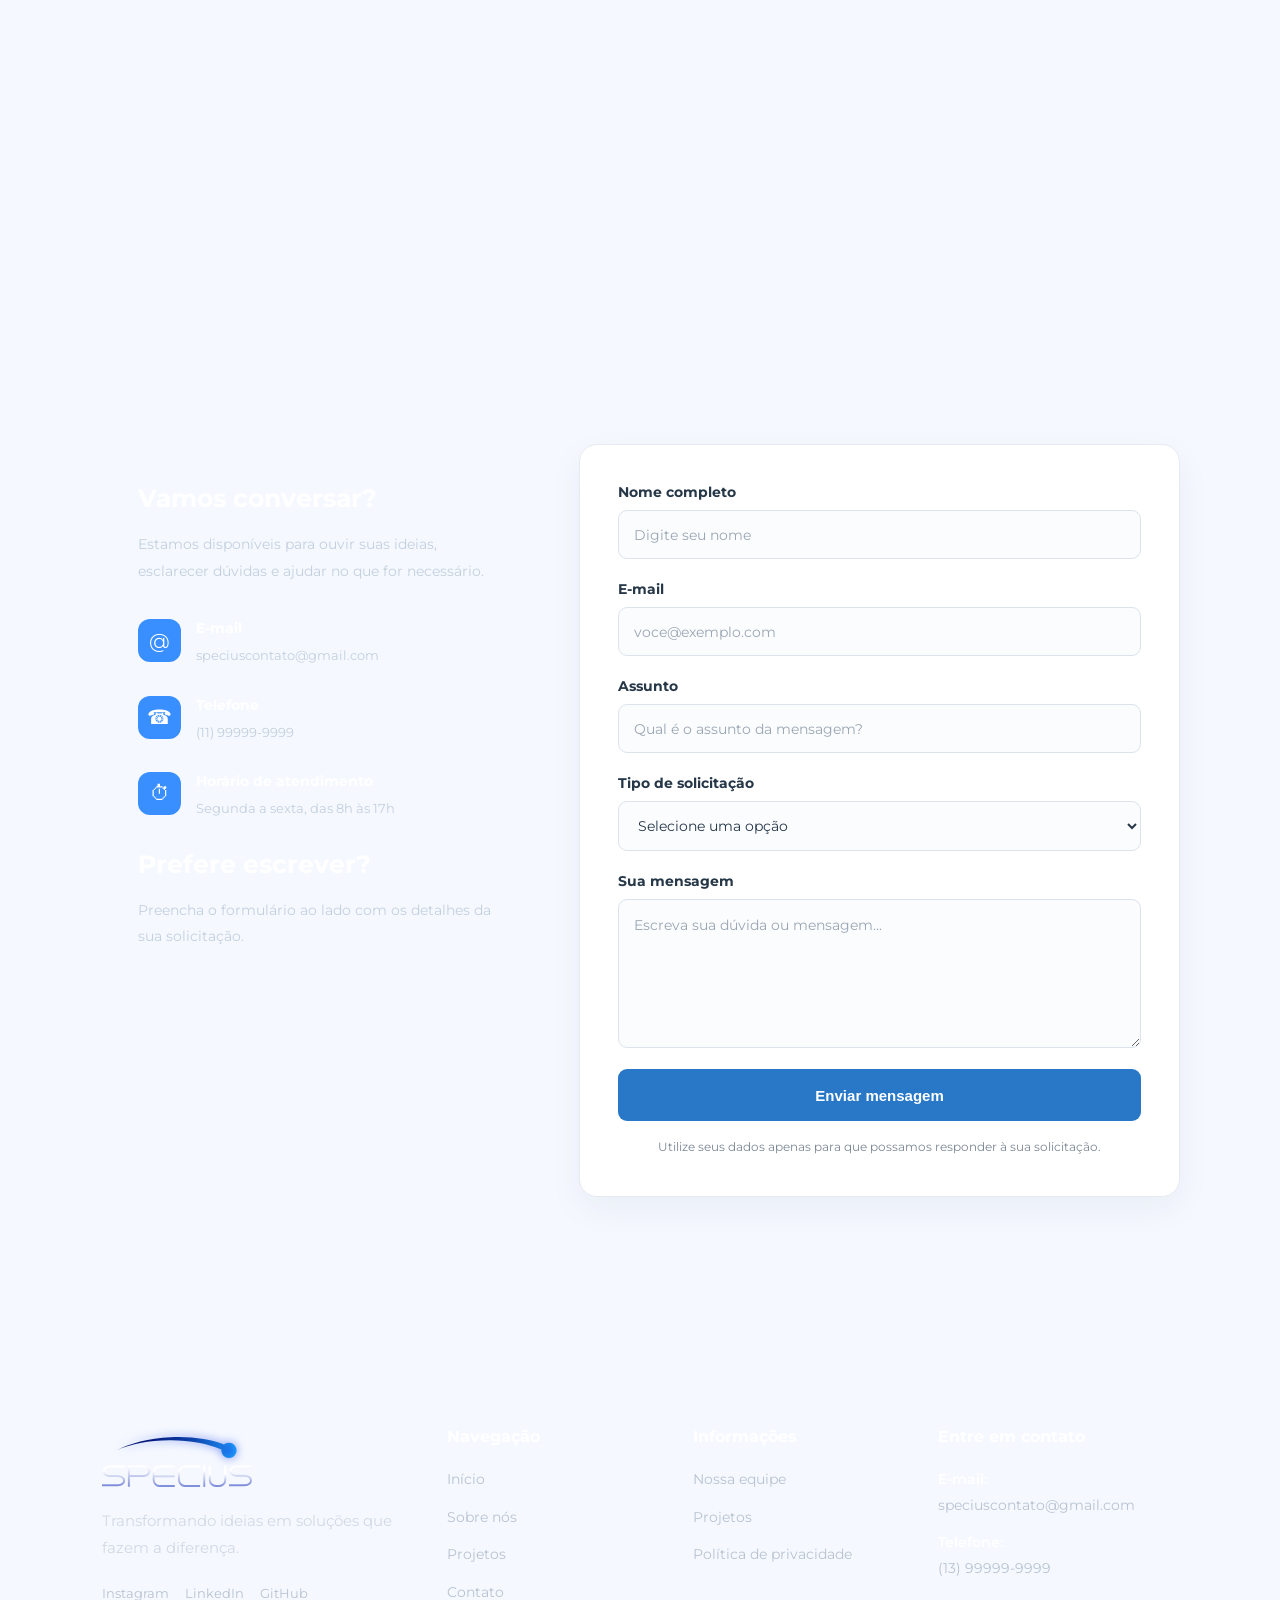
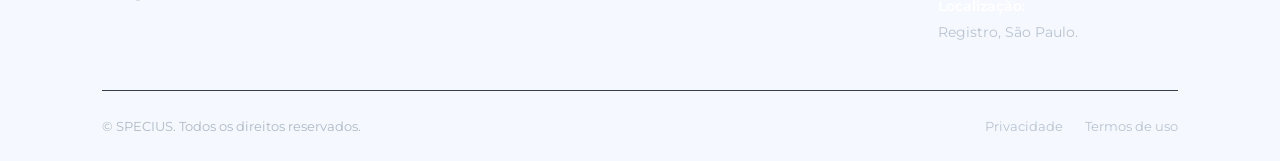
==== commit ab3f0d03: "Correção de cores" ====
--- a/main/index.html
+++ b/main/index.html
@@ -133,7 +133,7 @@
           <div class="projeto-texto reveal">
             <div class="projeto-logo-texto reveal">
               <div class="projeto-logo-nome reveal">
-                <img src="imgs\logo\GusterNewLogo.png" width="200px" height="150px" id="icone" alt="" />
+                <img src="imgs\logo\GusterNovaLogo.png" width="200px" height="150px" id="icone" alt="" />
                 <span id="projeto-numero">GUSTER</span>
               </div>
               <h3 id="projeto-titulo" class="reveal">
--- a/main/style.css
+++ b/main/style.css
@@ -1043,16 +1043,16 @@
     padding: 8px 14px;
     margin-bottom: 18px;
     border-radius: 30px;
-    color: #176bd1;
-    background: #e5f0ff;
+    color: #1D7F8C;
+    background: #e0fdfd;
     font-size: 24px;
     font-weight: 700;
     letter-spacing: 1px;
     transition: all ease 0.3s;
 }
 #projeto-numero:hover {
-    color: #0045ac;
-    background-color: #f7faff;
+    color: #006a8a;
+    background-color: #f7fdff;
     transform: scale(1.25);
 }
 .imagem-projeto {
